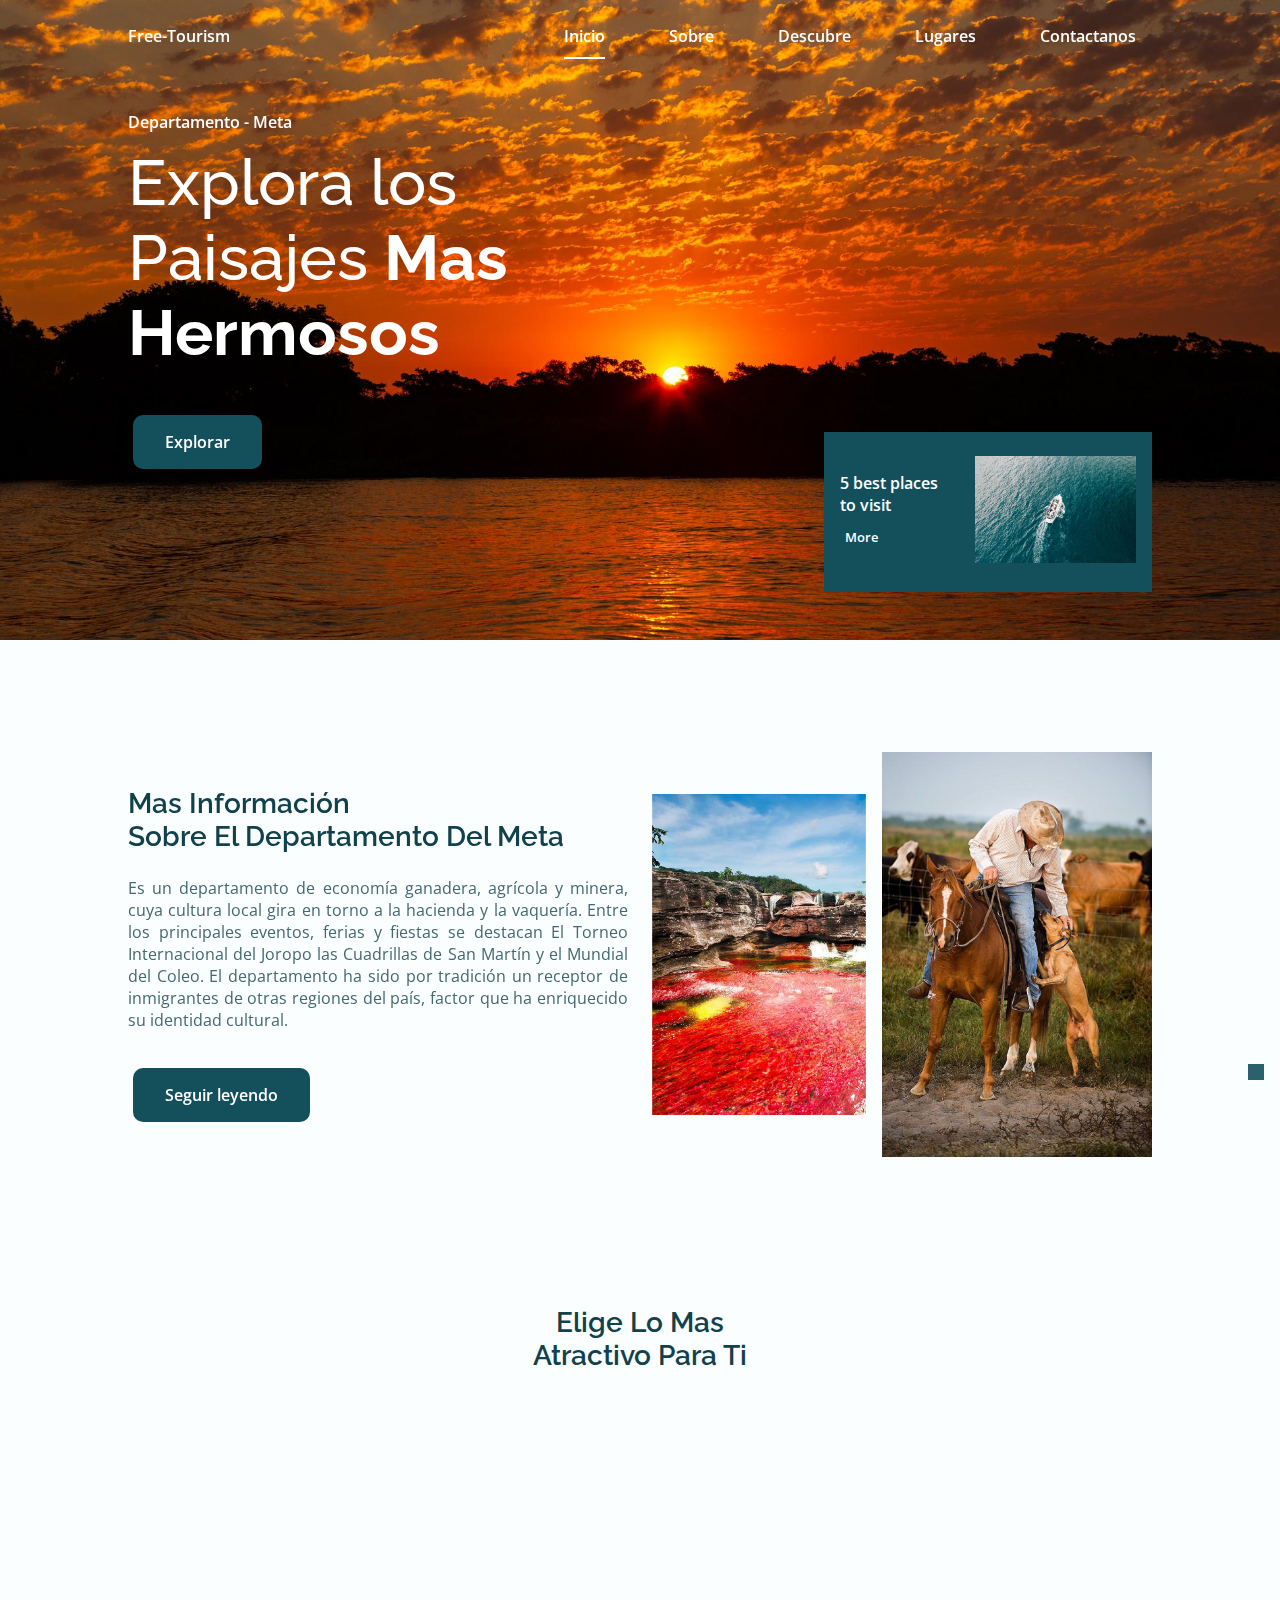
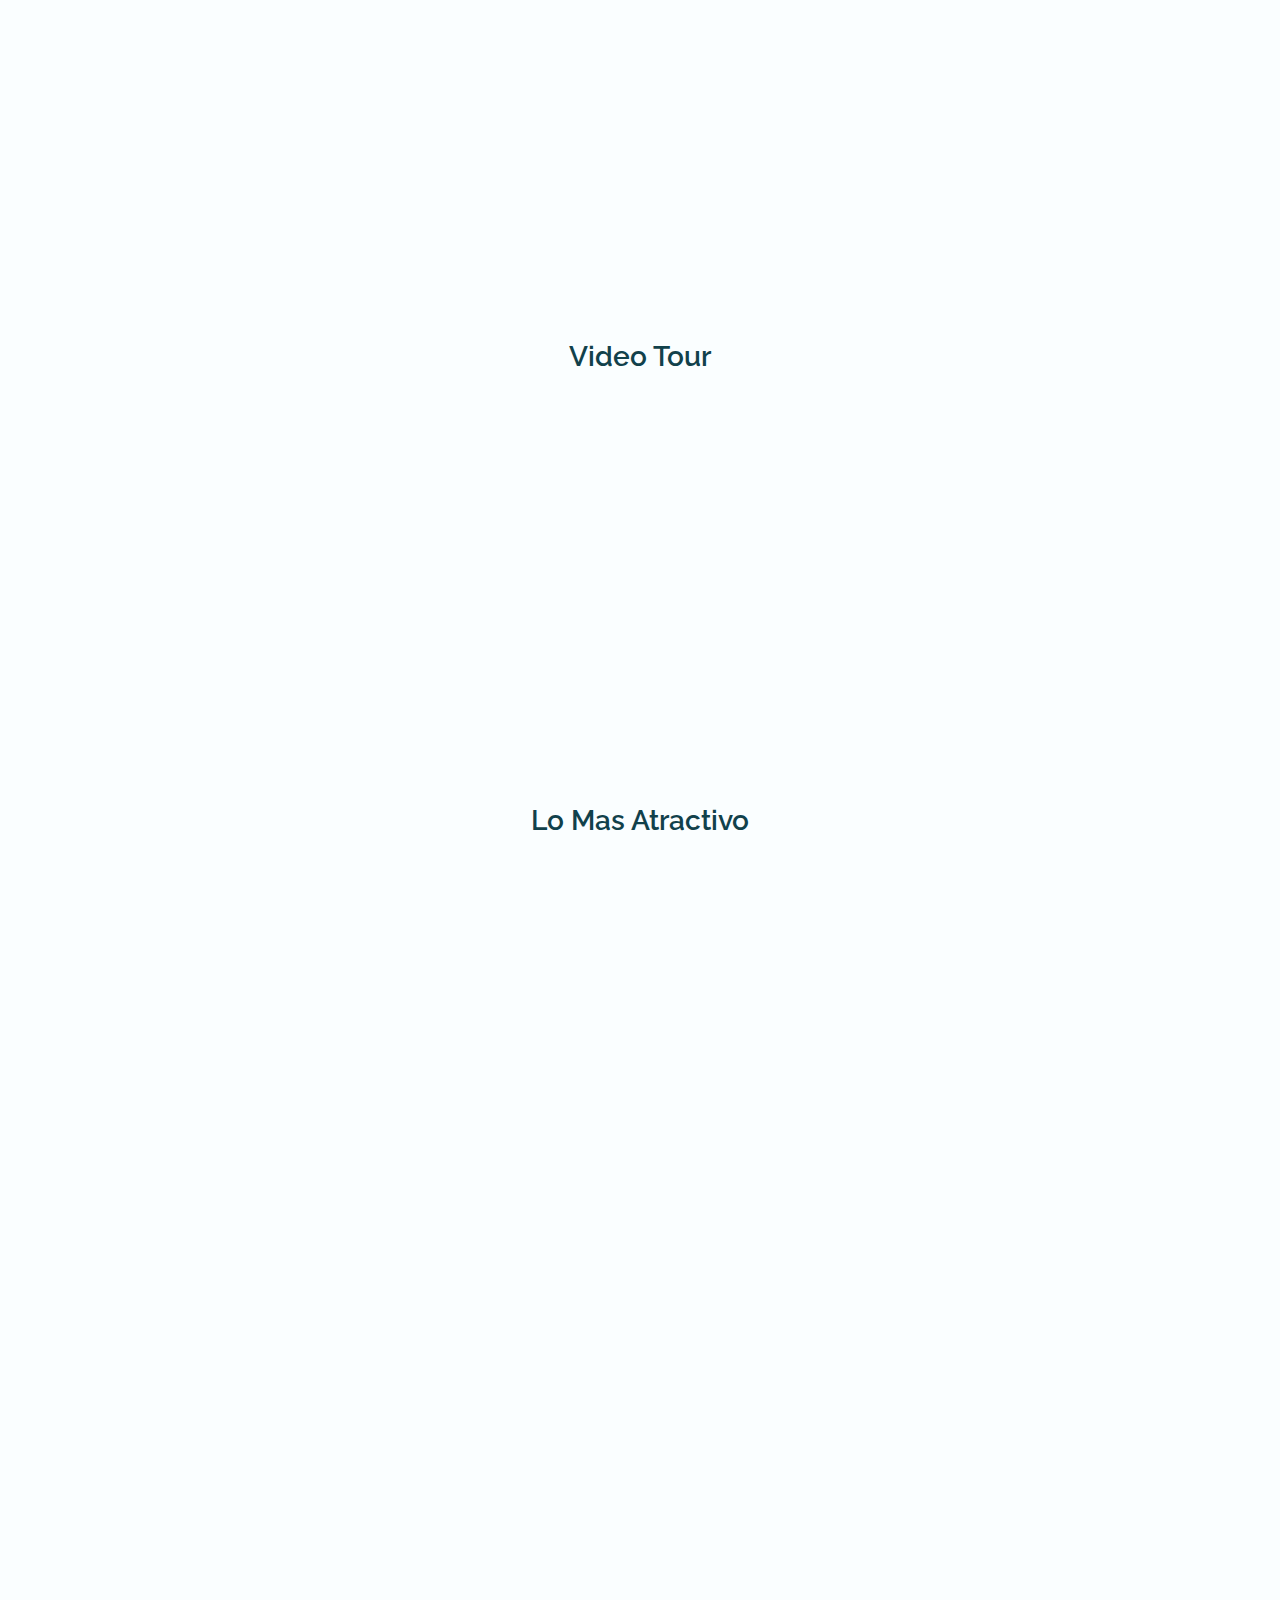
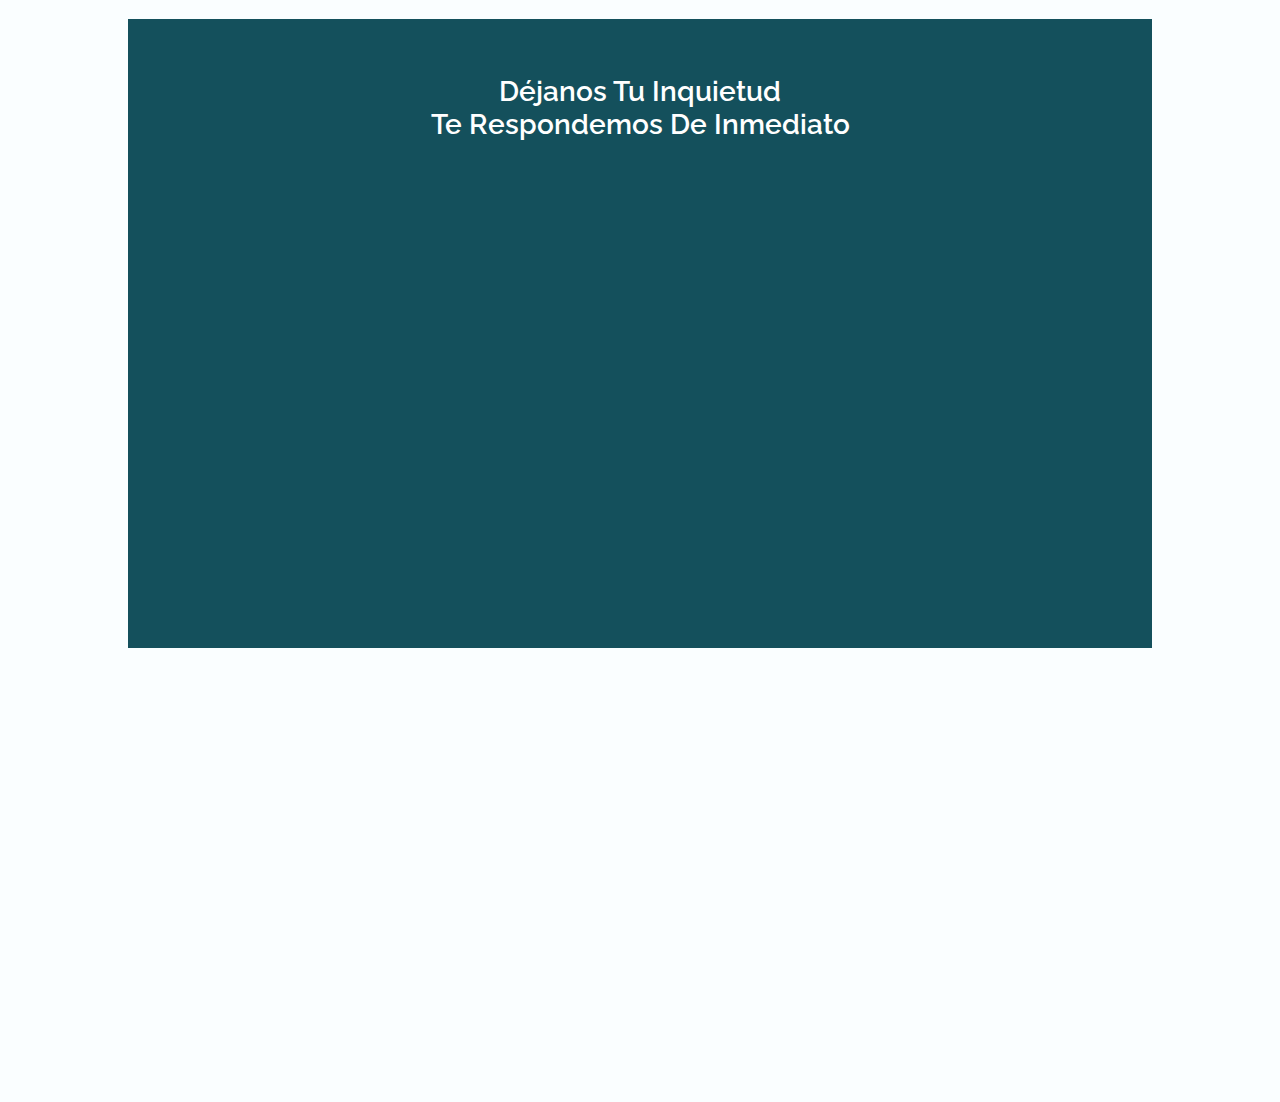
==== index.html @ 6ddc2892 "formulario de contacto finalzado" ====
<!DOCTYPE html>
    <html lang="es">
    <head>
        <meta charset="UTF-8">
        <meta name="viewport" content="width=device-width, initial-scale=1.0">


        <!--============ICON PAGE ================-->
        <link rel="shortcut icon" href="assets/img/icon-page.png" type="image/png">

        <!--=============== REMIXICONS ===============-->
        <link href="https://cdn.jsdelivr.net/npm/remixicon@2.5.0/fonts/remixicon.css" rel="stylesheet">
        
        <!--=============== SWIPER CSS ===============-->
        <link rel="stylesheet" href="assets/css/swiper-bundle.min.css">

        <!--=============== CSS ===============-->
        <link rel="stylesheet" href="assets/css/styles.css">

        <title>Free-Tourism</title>
    </head>
    <body>
        <header class="header" id="header">
            <nav class="nav container">
                <a href="#" class="nav__logo">Free-Tourism</a>

                <div class="nav__menu" id="nav-menu">
                    <ul class="nav__list">
                        <li class="nav__item">
                            <a href="#home" class="nav__link active-link">Inicio</a>
                        </li>
                        <li class="nav__item">
                            <a href="#about" class="nav__link">Sobre</a>
                        </li>
                        <li class="nav__item">
                            <a href="#discover" class="nav__link">Descubre</a>
                        </li>
                        <li class="nav__item">
                            <a href="#place" class="nav__link">Lugares</a>
                        </li>
                        <li class="nav__item">
                            <a href="#subscribe section" class="nav__link">Contactanos</a>
                        </li>
                    </ul>

                    <div class="nav__dark">
                        <!-- Theme change button -->
                        <span class="change-theme-name">Dark mode</span>
                        <i class="ri-moon-line change-theme" id="theme-button"></i>
                    </div>

                    <i class="ri-close-line nav__close" id="nav-close"></i>
                </div>

                <div class="nav__toggle" id="nav-toggle">
                    <i class="ri-function-line"></i>
                </div>
            </nav>
        </header>

        <main class="main">
            <!--==================== HOME ====================-->
            <section class="home" id="home">
                <img src="assets/img/Home1.png" alt="" class="home__img">

                <div class="home__container container grid">
                    <div class="home__data">
                        <span class="home__data-subtitle">Departamento - Meta</span>
                        <h1 class="home__data-title">Explora los <br> Paisajes <b>Mas <br> Hermosos</b></h1>
                        <a href="#place" class="button">Explorar</a>

                    </div>

                    <div class="home__social">
                        <a href="https://github.com/BrayanGarzon" target="_blank" class="home__social-link">
                            <i class="ri-github-fill"></i>
                        </a>
                        <a href="https://www.instagram.com/" target="_blank" class="home__social-link">
                            <i class="ri-instagram-fill"></i>
                        </a>
                        <a href="https://twitter.com/" target="_blank" class="home__social-link">
                            <i class="ri-twitter-fill"></i>
                        </a>
                    </div>

                    <div class="home__info">
                        <div>
                            <span class="home__info-title">5 best places to visit</span>
                            <a href="" class="button button--flex button--link home__info-button">
                                More <i class="ri-arrow-right-line"></i>
                            </a>
                        </div>

                        <div class="home__info-overlay">
                            <img src="assets/img/home2.jpg" alt="" class="home__info-img">
                        </div>
                    </div>
                </div>
            </section>

            <!--==================== ABOUT ====================-->
            <section class="about section" id="about">
                <div class="about__container container grid">
                    <div class="about__data">
                        <h2 class="section__title about__title">Mas Información <br> Sobre el departamento del meta</h2>
                        <p class="about__description">Es un departamento de economía ganadera, agrícola y minera, cuya cultura local gira en torno a la hacienda y la vaquería. Entre los principales eventos, ferias y fiestas se destacan El Torneo Internacional del Joropo las Cuadrillas de San Martín y el Mundial del Coleo. El departamento ha sido por tradición un receptor de inmigrantes de otras regiones del país, factor que ha enriquecido su identidad cultural.
                        </p>
                        <a href="https://es.wikipedia.org/wiki/Meta_(Colombia)" class="button" target="_blank">Seguir leyendo</a>
                    </div>

                    <div class="about__img">
                        <div class="about__img-overlay">
                            <img src="assets/img/About1.png" alt="" class="about__img-one">
                        </div>

                        <div class="about__img-overlay">
                            <img src="assets/img/About2.png" alt="" class="about__img-two">
                        </div>
                    </div>
                </div>
            </section>
            
            <!--==================== DISCOVER ====================-->
            <section class="discover section" id="discover">
                <h2 class="section__title">Elige lo mas <br> atractivo para ti</h2>
                
                <div class="discover__container container swiper-container">
                    <div class="swiper-wrapper">
                        <!--==================== DISCOVER 1 ====================-->
                        <div class="discover__card swiper-slide">
                            <img src="assets/img/Discover1.png" alt="" class="discover__img">
                            <div class="discover__data">
                                <h2 class="discover__title">Gastronomía</h2>
                                <span class="discover__description">Deleita nuevos sabores</span>
                            </div>
                        </div>

                        <!--==================== DISCOVER 2 ====================-->
                        <div class="discover__card swiper-slide">
                            <img src="assets/img/Discover2.png" alt="" class="discover__img">
                            <div class="discover__data">
                                <h2 class="discover__title">Bares</h2>
                                <span class="discover__description">Comparte con tus amigos</span>
                            </div>
                        </div>

                        <!--==================== DISCOVER 3 ====================-->
                        <div class="discover__card swiper-slide">
                            <img src="assets/img/Discover3.png" alt="" class="discover__img">
                            <div class="discover__data">
                                <h2 class="discover__title">Hoteleria</h2>
                                <span class="discover__description">Descansa adecuadamente</span>
                            </div>
                        </div>

                        <!--==================== DISCOVER 4 ====================-->
                        <div class="discover__card swiper-slide">
                            <img src="assets/img/Discover4.png" alt="" class="discover__img">
                            <div class="discover__data">
                                <h2 class="discover__title">Turismo</h2>
                                <span class="discover__description">Disfruta de la adrenalina</span>
                            </div>
                        </div>
                    </div>
                </div>
            </section>



            <!--==================== VIDEO ====================-->
            <section class="video section">
                <h2 class="section__title">Video Tour</h2>

                <div class="video__container container">
                    <p class="video__description">
                        Explora nuevas culturas y atrévete a conocer los orígenes de una región candente.
                    </p>

                    <div class="video__content">
                        <video id="video-file">
                            <source src="assets/video/VideoTourMeta.mp4" type="video/mp4">
                        </video>

                        <button class="button button--flex video__button" id="video-button">
                            <i class="ri-play-line video__button-icon" id="video-icon"></i>
                        </button>
                    </div>
                </div>
            </section>

            <!--==================== PLACES ====================-->
            <section class="place section" id="place">
                <h2 class="section__title">lo mas atractivo</h2>

                <div class="place__container container grid">
                    <!--==================== PLACES CARD 1 ====================-->
                    <div class="place__card">
                        <img src="assets/img/place1.jpg" alt="" class="place__img">
                        
                        <div class="place__content">
                            <span class="place__rating">
                                <i class="ri-star-line place__rating-icon"></i>
                                <span class="place__rating-number">4,8</span>
                            </span>

                            <div class="place__data">
                                <h3 class="place__title">Bali</h3>
                                <span class="place__subtitle">Indonesia</span>
                                <span class="place__price">$2499</span>
                            </div>
                        </div>

                        <button class="button button--flex place__button">
                            <i class="ri-arrow-right-line"></i>
                        </button>
                    </div>

                    <!--==================== PLACES CARD 2 ====================-->
                    <div class="place__card">
                        <img src="assets/img/place2.jpg" alt="" class="place__img">
                        
                        <div class="place__content">
                            <span class="place__rating">
                                <i class="ri-star-line place__rating-icon"></i>
                                <span class="place__rating-number">5,0</span>
                            </span>

                            <div class="place__data">
                                <h3 class="place__title">Bora Bora</h3>
                                <span class="place__subtitle">Polinesia</span>
                                <span class="place__price">$1599</span>
                            </div>
                        </div>

                        <button class="button button--flex place__button">
                            <i class="ri-arrow-right-line"></i>
                        </button>
                    </div>

                    <!--==================== PLACES CARD 3 ====================-->
                    <div class="place__card">
                        <img src="assets/img/place3.jpg" alt="" class="place__img">
                        
                        <div class="place__content">
                            <span class="place__rating">
                                <i class="ri-star-line place__rating-icon"></i>
                                <span class="place__rating-number">4,9</span>
                            </span>

                            <div class="place__data">
                                <h3 class="place__title">Hawaii</h3>
                                <span class="place__subtitle">EE.UU</span>
                                <span class="place__price">$3499</span>
                            </div>
                        </div>

                        <button class="button button--flex place__button">
                            <i class="ri-arrow-right-line"></i>
                        </button>
                    </div>

                    <!--==================== PLACES CARD 4 ====================-->
                    <div class="place__card">
                        <img src="assets/img/place4.jpg" alt="" class="place__img">
                        
                        <div class="place__content">
                            <span class="place__rating">
                                <i class="ri-star-line place__rating-icon"></i>
                                <span class="place__rating-number">4,8</span>
                            </span>

                            <div class="place__data">
                                <h3 class="place__title">Whitehaven</h3>
                                <span class="place__subtitle">Australia</span>
                                <span class="place__price">$2499</span>
                            </div>
                        </div>

                        <button class="button button--flex place__button">
                            <i class="ri-arrow-right-line"></i>
                        </button>
                    </div>

                    <!--==================== PLACES CARD 5 ====================-->
                    <div class="place__card">
                        <img src="assets/img/place5.jpg" alt="" class="place__img">
                        
                        <div class="place__content">
                            <span class="place__rating">
                                <i class="ri-star-line place__rating-icon"></i>
                                <span class="place__rating-number">4,8</span>
                            </span>

                            <div class="place__data">
                                <h3 class="place__title">Hvar</h3>
                                <span class="place__subtitle">Croacia</span>
                                <span class="place__price">$1999</span>
                            </div>
                        </div>

                        <button class="button button--flex place__button">
                            <i class="ri-arrow-right-line"></i>
                        </button>
                    </div>


                      <!--==================== PLACES CARD 6 ====================-->
                      <div class="place__card">
                        <img src="assets/img/place5.jpg" alt="" class="place__img">
                        
                        <div class="place__content">
                            <span class="place__rating">
                                <i class="ri-star-line place__rating-icon"></i>
                                <span class="place__rating-number">4,8</span>
                            </span>

                            <div class="place__data">
                                <h3 class="place__title">Hvar</h3>
                                <span class="place__subtitle">Croacia</span>
                                <span class="place__price">$1999</span>
                            </div>
                        </div>

                        <button class="button button--flex place__button">
                            <i class="ri-arrow-right-line"></i>
                        </button>
                    </div>
                </div>
            </section>

            <!--==================== SUBSCRIBE ====================-->
            <section id="subscribe section" class="subscribe section">
                <div class="subscribe__bg">
                    <div class="subscribe__container container">
                        <h2 class="section__title subscribe__title">Déjanos tu inquietud <br> Te respondemos de inmediato</h2>
                        <p class="subscribe__description">
                            Daremos solucion a tus peticiones
                        </p>
    
                        <form id="formulario" action="https://formspree.io/f/mgebebjw"  class="subscribe__form" method="POST">
                            
                            <input type="text" placeholder="Nombre Completo - Full Name" class="subscribe__input" name="name" required>
                            <hr class="hr">

                            <input type="email" name="email" placeholder="Email" class="subscribe__input" required>
                            <hr class="hr">

                            <textarea name="message" class="form_input--message" cols="30" rows="10" placeholder="Escribe tu mensaje" required></textarea>
                            <br>
                            <hr class="hr">
                            

                            <div class="container-button-enviar">
                                <button class="button" type="submit">
                                    Enviar
                                </button>
                                <input type="reset" value="Borrar" class="button-clear-content">
                            </div>
                            

                            <!--DESABLE reCAPTCHA-->
                            <input type="hidden" name="_captcha" value="false">

                            <!--MODEL TABLE MASSAGE-->
                            <input type="hidden" name="_template" value="table">

                            
                        </form>
                    </div>
                </div>
            </section>
            
           
        </main>

        <!--==================== FOOTER ====================-->
        <footer class="footer section">
            <div class="footer__container container grid">
                <div class="footer__content grid">
                    <div class="footer__data">
                        <h3 class="footer__title">Free-Tourims</h3>
                        <p class="footer__description">
                            El mejor lugar en donde puedes<br> elegir el destino adecuado para <br> disfrutar tus vacaciones.
                        </p>
                        <div>
                            <a href="https://www.facebook.com/" target="_blank" class="footer__social">
                                <i class="ri-facebook-box-fill"></i>
                            </a>
                            <a href="https://twitter.com/" target="_blank" class="footer__social">
                                <i class="ri-twitter-fill"></i>
                            </a>
                            <a href="https://www.instagram.com/" target="_blank" class="footer__social">
                                <i class="ri-instagram-fill"></i>
                            </a>
                            <a href="https://www.youtube.com/" target="_blank" class="footer__social">
                                <i class="ri-youtube-fill"></i>
                            </a>
                        </div>
                    </div>
    
                    <div class="footer__data">
                        <h3 class="footer__subtitle">About</h3>
                        <ul>
                            <li class="footer__item">
                                <a href="" class="footer__link">About Us</a>
                            </li>
                            <li class="footer__item">
                                <a href="" class="footer__link">Features</a>
                            </li>
                            <li class="footer__item">
                                <a href="" class="footer__link">New & Blog</a>
                            </li>
                        </ul>
                    </div>
    
                    <div class="footer__data">
                        <h3 class="footer__subtitle">Desarrolladores</h3>
                        <ul>
                            <li class="footer__item">
                                <a href="team.html" class="footer__link">Equipo-Developers</a>
                            </li>
                            <li class="footer__item">
                                <a href="" class="footer__link">Plan y Pricing</a>
                            </li>
                            <li class="footer__item">
                                <a href="" class="footer__link">Become a member</a>
                            </li>
                        </ul>
                    </div>
    
                    <div class="footer__data">
                        <h3 class="footer__subtitle">Support</h3>
                        <ul>
                            <li class="footer__item">
                                <a href="" class="footer__link">FAQs</a>
                            </li>
                            <li class="footer__item">
                                <a href="" class="footer__link">Support Center</a>
                            </li>
                            <li class="footer__item">
                                <a href="" class="footer__link">Contact Us</a>
                            </li>
                        </ul>
                    </div>
                </div>

                <div class="footer__rights">
                    <p class="footer__copy">&#169; 2021 Bedimcode. All rigths reserved.</p>
                    <div class="footer__terms">
                        <a href="#" class="footer__terms-link">Terms & Agreements</a>
                        <a href="#" class="footer__terms-link">Privacy Policy</a>
                    </div>
                </div>
            </div>
        </footer>

         <!--========== SCROLL UP ==========-->
        <a href="#" class="scrollup" id="scroll-up">
            <i class="ri-arrow-up-line scrollup__icon"></i>
        </a>

        <!--=============== SCROLL REVEAL===============-->
        <script src="assets/js/scrollreveal.min.js"></script>
        
        <!--=============== SWIPER JS ===============-->
        <script src="assets/js/swiper-bundle.min.js"></script>

        <!--=============== MAIN JS ===============-->
        <script src="assets/js/main.js"></script>
    </body>
</html>
---- assets/css/styles.css ----
/*=============== GOOGLE FONTS ===============*/
@import url("https://fonts.googleapis.com/css2?family=Open+Sans:wght@400;600&family=Raleway:wght@500;600;700&display=swap");

/*=============== VARIABLES CSS ===============*/
:root {
  --header-height: 3rem;

  /*========== Colors ==========*/
  /* Change favorite color to match images */
  /*Green dark 190 - Green 171 - Grren Blue 200*/
  --hue-color: 190;

  /* HSL color mode */
  --first-color: hsl(var(--hue-color), 64%, 22%);
  --first-color-second: hsl(var(--hue-color), 64%, 22%);
  --first-color-alt: hsl(var(--hue-color), 64%, 15%);
  --title-color: hsl(var(--hue-color), 64%, 18%);
  --text-color: hsl(var(--hue-color), 24%, 35%);
  --text-color-light: hsl(var(--hue-color), 8%, 60%);
  --input-color: hsl(var(--hue-color), 24%, 97%);
  --body-color: hsl(var(--hue-color), 100%, 99%);
  --white-color: #FFF;
  --scroll-bar-color: hsl(var(--hue-color), 12%, 90%);
  --scroll-thumb-color: hsl(var(--hue-color), 12%, 75%);

  /*========== Font and typography ==========*/
  --body-font: 'Open Sans', sans-serif;
  --title-font: 'Raleway', sans-serif;
  --biggest-font-size: 2.5rem;
  --h1-font-size: 1.5rem;
  --h2-font-size: 1.25rem;
  --h3-font-size: 1rem;
  --normal-font-size: .938rem;
  --small-font-size: .813rem;
  --smaller-font-size: .75rem;

  /*========== Font weight ==========*/
  --font-medium: 500;
  --font-semi-bold: 600;

  /*========== Margenes Bottom ==========*/
  --mb-0-25: .25rem;
  --mb-0-5: .5rem;
  --mb-0-75: .75rem;
  --mb-1: 1rem;
  --mb-1-25: 1.25rem;
  --mb-1-5: 1.5rem;
  --mb-2: 2rem;
  --mb-2-5: 2.5rem;

  /*========== z index ==========*/
  --z-tooltip: 10;
  --z-fixed: 100;

  /*========== Hover overlay ==========*/
  --img-transition: .3s;
  --img-hidden: hidden;
  --img-scale: scale(1.1);
}

@media screen and (min-width: 968px) {
  :root {
    --biggest-font-size: 4rem;
    --h1-font-size: 2.25rem;
    --h2-font-size: 1.75rem;
    --h3-font-size: 1.25rem;
    --normal-font-size: 1rem;
    --small-font-size: .875rem;
    --smaller-font-size: .813rem;
  }
}

/*========== Variables Dark theme ==========*/
body.dark-theme {
  --first-color-second: hsl(var(--hue-color), 54%, 12%);
  --title-color: hsl(var(--hue-color), 24%, 95%);
  --text-color: hsl(var(--hue-color), 8%, 75%);
  --input-color: hsl(var(--hue-color), 29%, 16%);
  --body-color: hsl(var(--hue-color), 29%, 12%);
  --scroll-bar-color: hsl(var(--hue-color), 12%, 48%);
  --scroll-thumb-color: hsl(var(--hue-color), 12%, 36%);
}

/*========== Button Dark/Light ==========*/
.nav__dark {
  display: flex;
  align-items: center;
  column-gap: 2rem;
  position: absolute;
  left: 3rem;
  bottom: 4rem;
}

.change-theme, .change-theme-name {
  color: var(--text-color);
}

.change-theme {
  cursor: pointer;
  font-size: 1rem;
}

.change-theme-name {
  font-size: var(--small-font-size);
}

/*=============== BASE ===============*/
* {
  box-sizing: border-box;
  padding: 0;
  margin: 0;
}

html {
  scroll-behavior: smooth;
}

body {
  margin: var(--header-height) 0 0 0;
  font-family: var(--body-font);
  font-size: var(--normal-font-size);
  background-color: var(--body-color);
  color: var(--text-color);
}

h1, h2, h3 {
  color: var(--title-color);
  font-weight: var(--font-semi-bold);
  font-family: var(--title-font);
}

ul {
  list-style: none;
}

a {
  text-decoration: none;
}

img,
video {
  max-width: 100%;
  height: auto;
}

button,
input {
  border: none;
  font-family: var(--body-font);
  font-size: var(--normal-font-size);
}

button {
  cursor: pointer;
}

input {
  outline: none;
}

.main {
  overflow-x: hidden;
}

/*=============== REUSABLE CSS CLASSES ===============*/
.section {
  padding: 4.5rem 0 2.5rem;
}

.section__title {
  font-size: var(--h2-font-size);
  color: var(--title-color);
  text-align: center;
  text-transform: capitalize;
  margin-bottom: var(--mb-2);
}

.container {
  max-width: 968px;
  margin-left: var(--mb-1);
  margin-right: var(--mb-1);
}

.grid {
  display: grid;
  gap: 1.5rem;
}

/*=============== HEADER ===============*/
.header {
  width: 100%;
  position: fixed;
  top: 0;
  left: 0;
  z-index: var(--z-fixed);
  background-color: transparent;
}

/*=============== NAV ===============*/
.nav {
  height: var(--header-height);
  display: flex;
  justify-content: space-between;
  align-items: center;
}

.nav__logo, .nav__toggle {
  color: var(--white-color);
}

.nav__logo {
  font-weight: var(--font-semi-bold);
}

.nav__toggle {
  font-size: 1.2rem;
  cursor: pointer;
}

.nav__menu {
  position: relative;
}

@media screen and (max-width: 767px) {
  .nav__menu {
    position: fixed;
    background-color: var(--body-color);
    top: 0;
    right: -100%;
    width: 70%;
    height: 100%;
    box-shadow: -1px 0 4px rgba(14, 55, 63, 0.15);
    padding: 3rem;
    transition: .4s;
  }
}

.nav__list {
  display: flex;
  flex-direction: column;
  row-gap: 2.5rem;
}

.nav__link {
  color: var(--text-color-light);
  font-weight: var(--font-semi-bold);
  text-transform: uppercase;
}

.nav__link:hover {
  color: var(--text-color);
}

.nav__close {
  position: absolute;
  top: .75rem;
  right: 1rem;
  font-size: 1.5rem;
  color: var(--title-color);
  cursor: pointer;
}

/* show menu */
.show-menu {
  right: 0;
}

/* Change background header */
.scroll-header {
  background-color: var(--body-color);
  box-shadow: 0 0 4px rgba(14, 55, 63, 0.15);
}

.scroll-header .nav__logo,
.scroll-header .nav__toggle {
  color: var(--title-color);
}

/* Active link */
.active-link {
  position: relative;
  color: var(--title-color);
}

.active-link::before {
  content: '';
  position: absolute;
  background-color: var(--title-color);
  width: 100%;
  height: 2px;
  bottom: -.75rem;
  left: 0;
}

/*=============== HOME ===============*/
.home__img {
  position: absolute;
  top: 0;
  left: 0;
  width: 100%;
  height: 100vh;
  object-fit: cover;
  object-position: 83%;
}

.home__container {
  position: relative;
  height: calc(100vh - var(--header-height));
  align-content: center;
  row-gap: 3rem;
}

.home__data-subtitle, 
.home__data-title, 
.home__social-link, 
.home__info {
  color: var(--white-color);
}

.home__data-subtitle {
  display: block;
  font-weight: var(--font-semi-bold);
  margin-bottom: var(--mb-0-75);
}

.home__data-title {
  font-size: var(--biggest-font-size);
  font-weight: var(--font-medium);
  margin-bottom: var(--mb-2-5);
}

.home__social {
  display: flex;
  flex-direction: column;
  row-gap: 1.5rem;
}

.home__social-link {
  font-size: 1.2rem;
  width: max-content;
}

.home__info {
  background-color: var(--first-color);
  display: flex;
  padding: 1.5rem 1rem;
  align-items: center;
  column-gap: .5rem;
  position: absolute;
  right: 0;
  bottom: 1rem;
  width: 228px;
}

.home__info-title {
  display: block;
  font-size: var(--small-font-size);
  font-weight: var(--font-semi-bold);
  margin-bottom: var(--mb-0-75);
}

.home__info-button {
  font-size: var(--smaller-font-size);
}

.home__info-overlay {
  overflow: var(--img-hidden);
}

.home__info-img {
  width: 145px;
  transition: var(--img-transition);
}

.home__info-img:hover {
  transform: var(--img-scale);
}

/*=============== BUTTONS ===============*/
.button, .button-clear-content {
  display: inline-block;
  background-color: var(--first-color);
  color: var(--white-color);
  padding: 1rem 2rem;
  font-weight: var(--font-semi-bold);
  transition: .3s;
  border-radius: 10px;
  margin: 5px;
}

/*hover button enviar*/
.button:hover {
  background-color: var(--first-color-alt);
}

/*hover button clear*/
.button-clear-content:hover {
  background-color: var(--first-color-alt);
}

.button--flex {
  display: flex;
  align-items: center;
  column-gap: .25rem;
}

.button--link {
  background: none;
  padding: 0;
}

.button--link:hover {
  background: none;
}

/*=============== ABOUT ===============*/
.about__data {
  text-align: center;
}

.about__container {
  row-gap: 2.5rem;
}

.about__description {
  margin-bottom: var(--mb-2);
}

.about__img {
  display: flex;
  column-gap: 1rem;
  align-items: center;
  justify-content: center;
}

.about__img-overlay {
  overflow: var(--img-hidden);
}

.about__img-one {
  width: 130px;
}

.about__img-two {
  width: 180px;
}

.about__img-one, 
.about__img-two {
  transition: var(--img-transition);
}

.about__img-one:hover, 
.about__img-two:hover {
  transform: var(--img-scale);
}

/*----JUSTIFY CONTENTEN OF THE P----*/
.about__data p{
  text-align: justify;
}

/*=============== DISCOVER ===============*/
.discover__card {
  position: relative;
  width: 200px;
  overflow: var(--img-hidden);
}

.discover__data {
  position: absolute;
  bottom: 1.5rem;
  left: 1rem;
}

.discover__title, 
.discover__description {
  color: var(--white-color);
}

.discover__title {
  font-size: var(--h3-font-size);
  margin-bottom: var(--mb-0-25);
}

.discover__description {
  display: block;
  font-size: var(--smaller-font-size);
}

.discover__img {
  transition: var(--img-transition);
}

.discover__img:hover {
  transform: var(--img-scale);
}

.swiper-container-3d .swiper-slide-shadow-left,
.swiper-container-3d .swiper-slide-shadow-right {
  background-image: none;
}


/*=============== VIDEO ===============*/
.video__container {
  padding-bottom: 1rem;
}

.video__description {
  text-align: center;
  margin-bottom: var(--mb-2-5);
}

.video__content {
  position: relative;
}

.video__button {
  position: absolute;
  right: 1rem;
  bottom: -1rem;
  padding: 1rem 1.5rem;
}

.video__button-icon {
  font-size: 1.2rem;
}

/*=============== PLACES ===============*/
.place__card, .place__img {
  height: 230px;
}

.place__container {
  grid-template-columns: repeat(2, max-content);
  justify-content: center;
}

.place__card {
  position: relative;
  overflow: var(--img-hidden);
}

.place__card:hover .place__img {
  transform: var(--img-scale);
}

.place__img {
  transition: var(--img-transition);
}

.place__content, .place__title {
  color: var(--white-color);
}

.place__content {
  position: absolute;
  top: 0;
  left: 0;
  width: 100%;
  height: 100%;
  display: flex;
  flex-direction: column;
  justify-content: space-between;
  padding: .75rem .75rem 1rem;
}

.place__rating {
  align-self: flex-end;
  display: flex;
  align-items: center;
}

.place__rating-icon {
  font-size: .75rem;
  margin-right: var(--mb-0-25);
}

.place__rating-number {
  font-size: var(--small-font-size);
}

.place__subtitle, .place__price {
  display: block;
}

.place__title {
  font-size: var(--h3-font-size);
  margin-bottom: var(--mb-0-25);
}

.place__subtitle {
  font-size: var(--smaller-font-size);
  margin-bottom: var(--mb-1-25);
}

.place__button {
  position: absolute;
  right: 0;
  bottom: 0;
  padding: .75rem 1rem;
}

/*=============== SUBSCRIBE ===============*/
.subscribe__bg {
  background-color: var(--first-color-second);
  padding: 2.5rem 0;
}

.subscribe__title, 
.subscribe__description {
  color: var(--white-color);
}

.subscribe__description {
  text-align: center;
  margin-bottom: var(--mb-2-5);
}

.subscribe__form {
  background-color: var(--input-color);
  padding: .5rem;
  display: block;    /*===================ubicar los input en columna====================*/
  justify-content: space-between;
  border-radius: 30px;
}

.subscribe__input {
  width: 100%;
  height: 40px;
  padding-right: .5rem;
  background-color: var(--input-color);
  color: var(--text-color);
  margin-top: 8px;
  
}
.hr{
  color: var(--text-color);
  margin-top: 10px;
  margin-bottom: 0;
  width: 100%;
}
.subscribe__input::placeholder {
  color: var(--text-color);
}


/*========EDIT BUTTON ENVIAR========*/
.container-button-enviar{
  display: flex;
  align-items: center;
  justify-content: center;
  margin-top: 40px;
}

/*=================EDIT FORM CAMPS================*/

.form_input--message{
  resize: none;
  width: 100%;
  height: 100px;
  margin: 0;
  font-family: var(--body-font);
  border: none;
}
textarea{
  outline: none;
}
textarea::placeholder{
  font-family: sans-serif;
  color: var(--first-color-second);
}


/*=============== FOOTER ===============*/
.footer__container {
  row-gap: 5rem;
}

.footer__content {
  grid-template-columns: repeat(auto-fit, minmax(220px, 1fr));
  row-gap: 2rem;
}

.footer__title, 
.footer__subtitle {
  font-size: var(--h3-font-size);
}

.footer__title {
  margin-bottom: var(--mb-0-5);
}

.footer__description {
  margin-bottom: var(--mb-2);
}

.footer__social {
  font-size: 1.25rem;
  color: var(--title-color);
  margin-right: var(--mb-1-25);
}

.footer__subtitle {
  margin-bottom: var(--mb-1);
}

.footer__item {
  margin-bottom: var(--mb-0-75);
}

.footer__link {
  color: var(--text-color);
}

.footer__link:hover {
  color: var(--title-color);
}

.footer__rights {
  display: flex;
  flex-direction: column;
  row-gap: 1.5rem;
  text-align: center;
}

.footer__copy, .footer__terms-link {
  font-size: var(--small-font-size);
  color: var(--text-color-light);
}

.footer__terms {
  display: flex;
  column-gap: 1.5rem;
  justify-content: center;
}

.footer__terms-link:hover {
  color: var(--text-color);
}

/*========== SCROLL UP ==========*/
.scrollup {
  position: fixed;
  right: 1rem;
  bottom: -20%;
  background-color: var(--first-color);
  padding: .5rem;
  display: flex;
  opacity: .9;
  z-index: var(--z-tooltip);
  transition: .4s;
}

.scrollup:hover {
  background-color: var(--first-color-alt);
  opacity: 1;
}

.scrollup__icon {
  color: var(--white-color);
  font-size: 1.2rem;
}

/* Show scroll */
.show-scroll {
  bottom: 5rem;
}

/*=============== SCROLL BAR ===============*/
::-webkit-scrollbar {
  width: .60rem;
  background-color: var(--scroll-bar-color);
}

::-webkit-scrollbar-thumb {
  background-color: var(--scroll-thumb-color);
}

::-webkit-scrollbar-thumb:hover {
  background-color: var(--text-color-light);
}





/*================estyles page developers==================*/


/*-----container-father------*/
.container-father{
  width: 70%;
  height: 600px;
  background-color: rgb(255, 255, 255);
  border-radius: 20px;
  display: flex;
  justify-content: center;
  align-items: center;
  margin: 6% auto;

  box-shadow: 11px 12px 25px 1px rgba(0,0,0,0.43);
  -webkit-box-shadow: 11px 12px 25px 1px rgba(0,0,0,0.43);
  -moz-box-shadow: 11px 12px 25px 1px rgba(0,0,0,0.43);
}

/*-----container-son------*/
.container-father .container-son{
  width: 96%;
  height: 95%;
  background-color: aquamarine;
  border-radius: 20px;
  
}


/*-----container-cajas------*/
.container-father .container-son .cajas{
  width: auto;
  height: 90%;
  border-radius: 20px;
  background-color: antiquewhite;
  display: flex;
  justify-content: center;
  align-items: center;
}


/*---editando las cajas hijos---*/
.container-father .container-son .cajas .H-I{
  width: 50%;
  height: 90%;
  background-color: aqua;
  display: flex;
  justify-content: center;
  align-items: center;
  margin: 12px;
  padding: 0;
}
.container-father .container-son .cajas .H-D{
  width: 50%;
  height: 90%;
  background-color: aqua;
  display: flex;
  justify-content: center;
  align-items: center;
  margin: 12px;
  padding: 0;
}


/*------contenedor boton regresar -----*/
.container-father .container-son .container-button {
  width: 100%;
  height: 10%;
  display: flex;
  justify-content: center;
  align-items: center;
}



/*** ESTILOS BOTÓN SLIDE CLOSE ***/
.ov-btn-slide-close {
  background: transparent; /* color de fondo */
  color: #4741d7; /* color de fuente */
  border: 2px solid #4741d7; /* tamaño y color de borde */
  padding: 10px 10px;
  border-radius: 15px; /* redondear bordes */
  position: relative;
  z-index: 1;
  overflow: hidden;
  display: inline-block;
}
.ov-btn-slide-close:before, .ov-btn-slide-close:after {
  content: "";
  z-index: -1;
  position: absolute;
  width: 50%;
  height: 100%;
  top: 0;
  left: -50%;
  background-color: #4741d7; /* color de fondo hover */
  -webkit-transition: all 0.3s ease-in-out;
  -o-transition: all 0.3s ease-in-out;
  transition: all 0.3s ease-in-out;
}
.ov-btn-slide-close:after {
  left: 100%;
}
.ov-btn-slide-close:hover {
  color: #fff; /* color de fuente hover */
}
.ov-btn-slide-close:hover:before {
  left: 0;
}
.ov-btn-slide-close:hover:after {
  left: 50%;
}
















/*=============== MEDIA QUERIES ===============*/
/* For small devices */
@media screen and (max-width: 340px) {
  .place__container {
    grid-template-columns: max-content;
    justify-content: center;
  }
  .home__info {
    width: 190px;
    padding: 1rem;
  }
  .video__container {
    padding: 0;
  }
}


/* For medium devices */
@media screen and (min-width: 568px) {
  .video__container {
    display: grid;
    grid-template-columns: .6fr;
    justify-content: center;
  }
  .place__container {
    grid-template-columns: repeat(3, max-content);
  }
  .subscribe__form {
    width: 470px;
    margin: 0 auto;
  }
}


@media screen and (min-width: 768px) {
  body {
    margin: 0;
  }
  .nav {
    height: calc(var(--header-height) + 1.5rem);
  }
  .nav__link {
    color: var(--white-color);
    text-transform: initial;
  }
  .nav__link:hover {
    color: var(--white-color);
  }
  .nav__dark {
    position: initial;
  }
  .nav__menu {
    display: flex;
    column-gap: 1rem;
  }
  .nav__list {
    flex-direction: row;
    column-gap: 4rem;
  }
  .nav__toggle, .nav__close {
    display: none;
  }
  .change-theme-name {
    display: none;
  }
  .change-theme {
    color: var(--white-color);
  }
  .active-link::before {
    background-color: var(--white-color);
  }
  .scroll-header .nav__link {
    color: var(--text-color);
  }
  .scroll-header .active-link {
    color: var(--title-color);
  }
  .scroll-header .active-link::before {
    background-color: var(--title-color);
  }
  .scroll-header .change-theme {
    color: var(--text-color);
  }
  .section {
    padding: 7rem 0 2rem;
  }
  .home__container {
    height: 100vh;
    grid-template-rows: 1.8fr .5fr;
  }
  .home__data {
    align-self: flex-end;
  }
  .home__social {
    flex-direction: row;
    align-self: flex-end;
    margin-bottom: 3rem;
    column-gap: 2.5rem;
  }
  .home__info {
    bottom: 3rem;
  }
  .about__container {
    grid-template-columns: repeat(2, 1fr);
    align-items: center;
  }
  .about__data, .about__title {
    text-align: initial;
  }
  .about__title {
    margin-bottom: var(--mb-1-5);
  }
  .about__description {
    margin-bottom: var(--mb-2);
  }
  .discover__container {
    width: 610px;
    margin-left: auto;
    margin-right: auto;
  }
  .discover__container,
  .place__container {
    padding-top: 2rem;
  }

  .subscribe__bg {
    background: none;
    padding: 0;
  }
  .subscribe__container {
    background-color: var(--first-color-second);
    padding: 3.5rem 0;
  }
  .subscribe__input {
    padding: 0 .5rem;
  }
  .footer__rights {
    flex-direction: row;
    justify-content: space-between;
  }
}

/* For large devices */
@media screen and (min-width: 1024px) {
  .container {
    margin-left: auto;
    margin-right: auto;
  }
  .home__container {
    grid-template-rows: 2fr .5fr;
  }
  .home__info {
    width: 328px;
    grid-template-columns: 1fr 2fr;
    column-gap: 2rem;
  }
  .home__info-title {
    font-size: var(--normal-font-size);
  }
  .home__info-img {
    width: 240px;
  }
  .about__img-one {
    width: 230px;
  }
  .about__img-two {
    width: 290px;
  }
  .discover__card {
    width: 237px;
  }
  .discover__container {
    width: 700px;
  }
  .discover__data {
    left: 1.5rem;
    bottom: 2rem;
  }
  .discover__title {
    font-size: var(--h2-font-size);
  }
  .video__container {
    grid-template-columns: .7fr;
  }
  .video__description {
    padding: 0 8rem;
  }
  .place__container {
    gap: 3rem 2rem;
  }
  .place__card, .place__img {
    height: 263px;
  }
  .footer__content {
    justify-items: center;
  }
}

@media screen and (min-width: 1200px) {
  .container {
    max-width: 1024px;
  }
}

/* For tall screens on mobiles y desktop*/
@media screen and (min-height: 721px) {
  body {
    margin: 0;
  }
  .home__container, .home__img {
    height: 640px;
  }
}
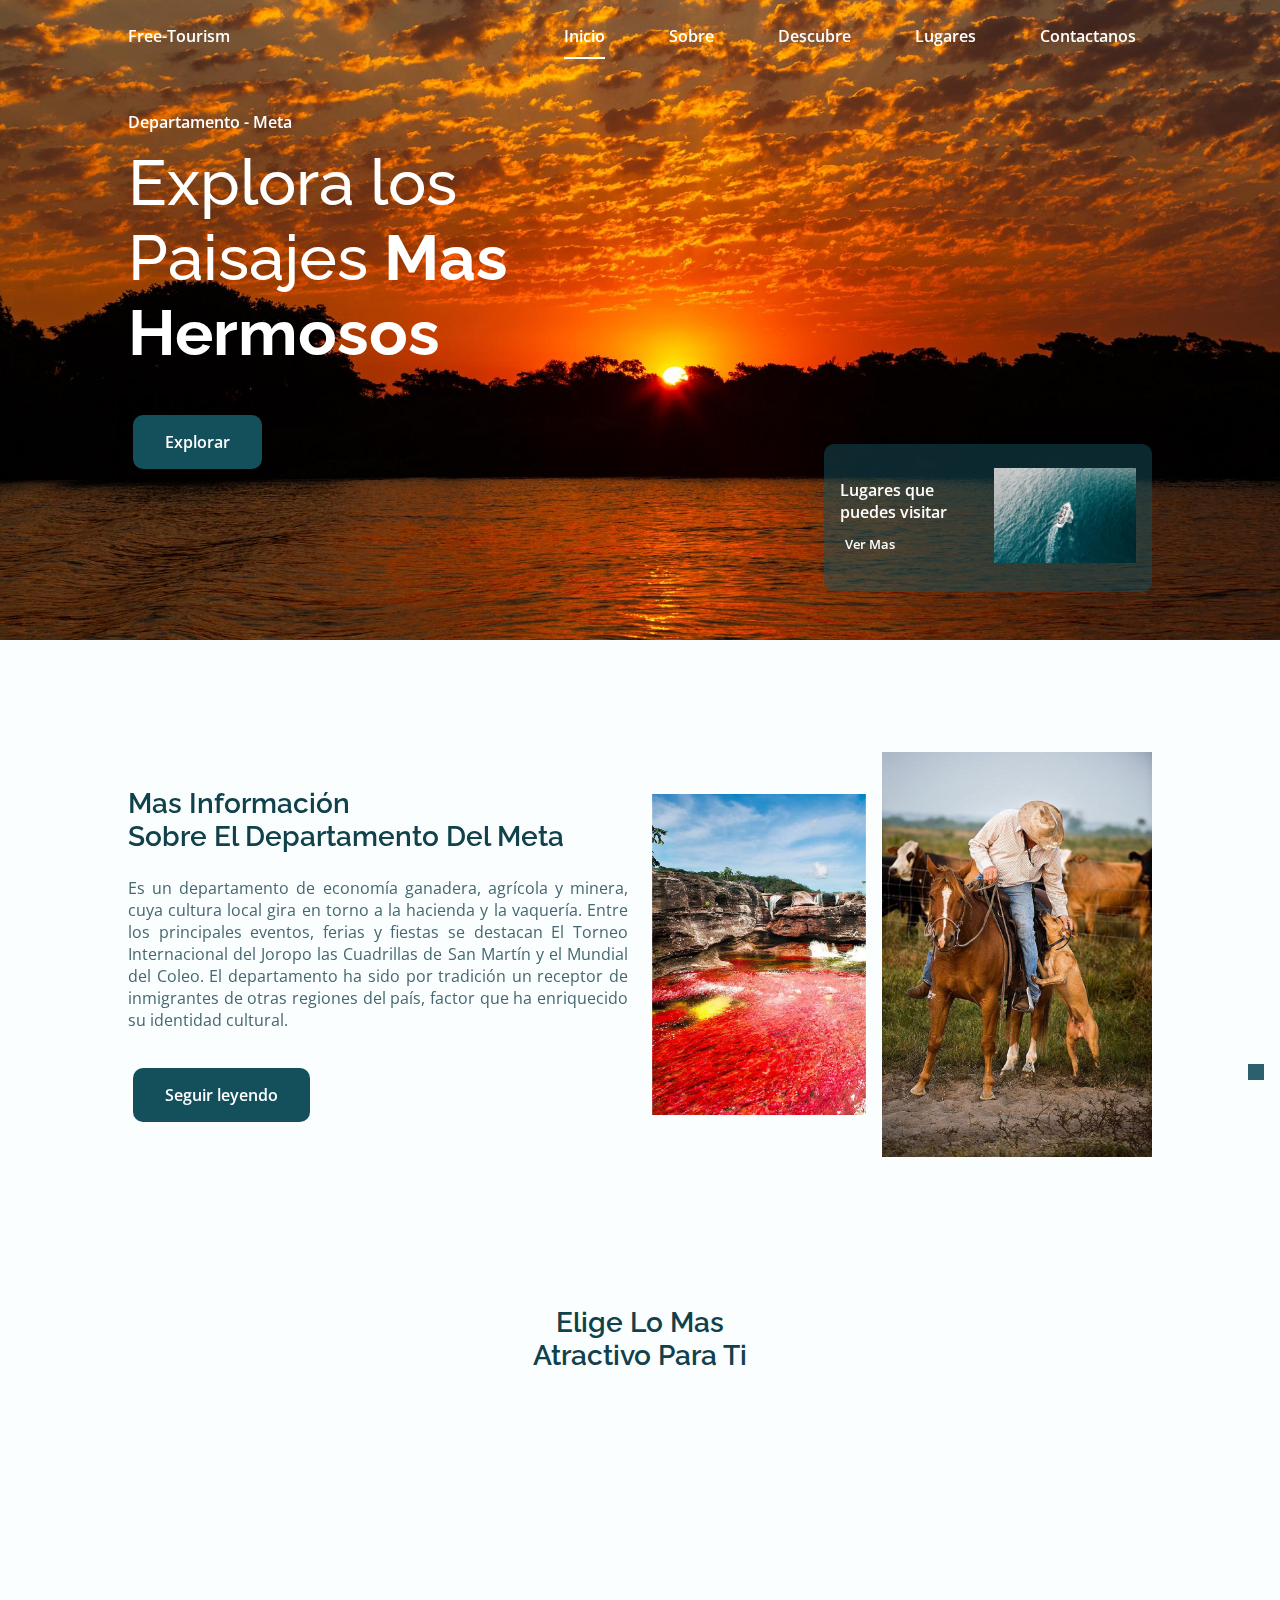
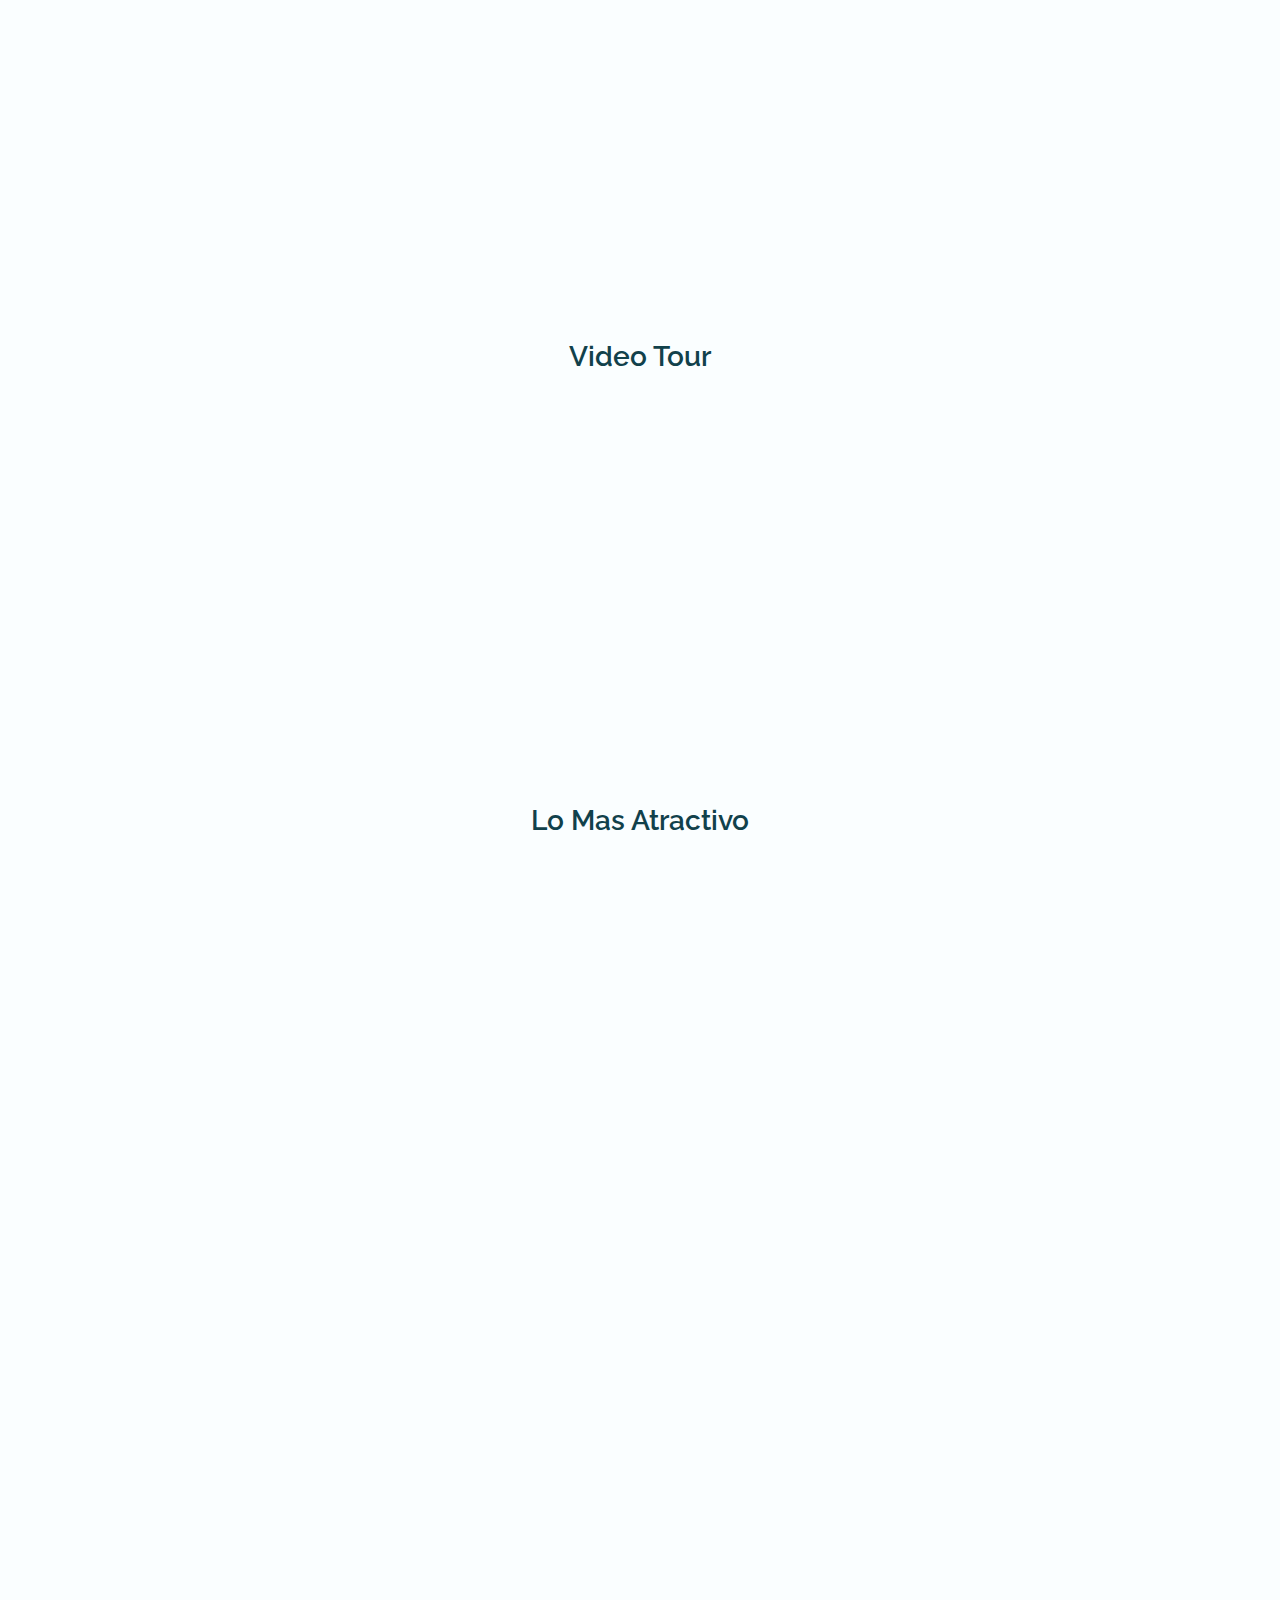
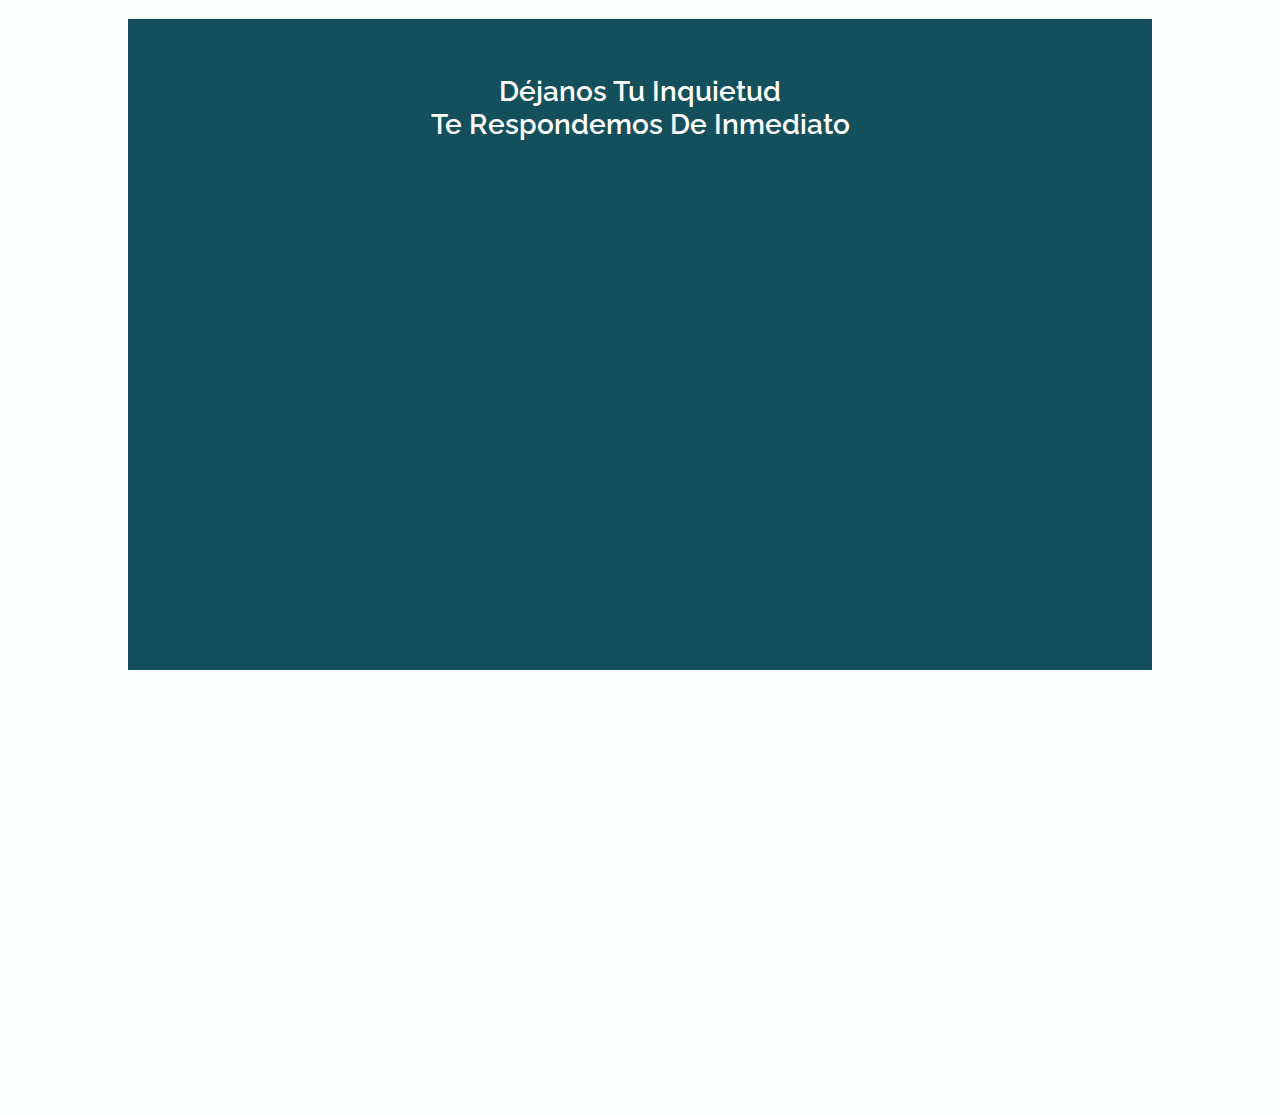
==== commit bb98fc36: "edit final del home y del footer" ====
--- a/index.html
+++ b/index.html
@@ -39,7 +39,7 @@
                             <a href="#place" class="nav__link">Lugares</a>
                         </li>
                         <li class="nav__item">
-                            <a href="#subscribe section" class="nav__link">Contactanos</a>
+                            <a href="#subscribe_section" class="nav__link">Contactanos</a>
                         </li>
                     </ul>
 
@@ -72,8 +72,8 @@
                     </div>
 
                     <div class="home__social">
-                        <a href="https://github.com/BrayanGarzon" target="_blank" class="home__social-link">
-                            <i class="ri-github-fill"></i>
+                        <a href="#subscribe_section"    class="home__social-link">
+                            <i class="ri-mail-send-line"></i>
                         </a>
                         <a href="https://www.instagram.com/" target="_blank" class="home__social-link">
                             <i class="ri-instagram-fill"></i>
@@ -85,9 +85,9 @@
 
                     <div class="home__info">
                         <div>
-                            <span class="home__info-title">5 best places to visit</span>
-                            <a href="" class="button button--flex button--link home__info-button">
-                                More <i class="ri-arrow-right-line"></i>
+                            <span class="home__info-title">Lugares que puedes visitar</span>
+                            <a href="#place" class="button button--flex button--link home__info-button">
+                                Ver Mas <i class="ri-arrow-right-line"></i>
                             </a>
                         </div>
 
@@ -329,7 +329,7 @@
             </section>
 
             <!--==================== SUBSCRIBE ====================-->
-            <section id="subscribe section" class="subscribe section">
+            <section id="subscribe_section" class="subscribe section">
                 <div class="subscribe__bg">
                     <div class="subscribe__container container">
                         <h2 class="section__title subscribe__title">Déjanos tu inquietud <br> Te respondemos de inmediato</h2>
@@ -344,9 +344,9 @@
 
                             <input type="email" name="email" placeholder="Email" class="subscribe__input" required>
                             <hr class="hr">
+                            <br>
 
                             <textarea name="message" class="form_input--message" cols="30" rows="10" placeholder="Escribe tu mensaje" required></textarea>
-                            <br>
                             <hr class="hr">
                             
 
@@ -382,50 +382,50 @@
                         <p class="footer__description">
                             El mejor lugar en donde puedes<br> elegir el destino adecuado para <br> disfrutar tus vacaciones.
                         </p>
+                    </div>
+    
+                    <div class="footer__data">
+                        <h3 class="footer__subtitle">About</h3>
+                        <ul>
+                            <li class="footer__item">
+                                <a href="" class="footer__link">About Us</a>
+                            </li>
+                            <li class="footer__item">
+                                <a href="" class="footer__link">Features</a>
+                            </li>
+                            <li class="footer__item">
+                                <a href="" class="footer__link">New & Blog</a>
+                            </li>
+                        </ul>
+                    </div>
+    
+                    <div class="footer__data">
+                        <h3 class="footer__subtitle">Desarrolladores</h3>
+                        <ul>
+                            <li class="footer__item">
+                                <a href="team.html" class="footer__link">Equipo-Developers</a>
+                            </li>
+                            <li class="footer__item">
+                                <a href="" class="footer__link">Plan y Pricing</a>
+                            </li>
+                            <li class="footer__item">
+                                <a href="" class="footer__link">Become a member</a>
+                            </li>
+                        </ul>
                         <div>
+                            <a href="" target="_blank" class="footer__social">
+                                <i class="ri-github-fill"></i>
+                            </a>
                             <a href="https://www.facebook.com/" target="_blank" class="footer__social">
-                                <i class="ri-facebook-box-fill"></i>
-                            </a>
-                            <a href="https://twitter.com/" target="_blank" class="footer__social">
-                                <i class="ri-twitter-fill"></i>
+                                <i class="ri-facebook-circle-fill"></i>
                             </a>
                             <a href="https://www.instagram.com/" target="_blank" class="footer__social">
                                 <i class="ri-instagram-fill"></i>
                             </a>
                             <a href="https://www.youtube.com/" target="_blank" class="footer__social">
-                                <i class="ri-youtube-fill"></i>
+                                <i class="ri-mail-add-fill"></i>
                             </a>
                         </div>
-                    </div>
-    
-                    <div class="footer__data">
-                        <h3 class="footer__subtitle">About</h3>
-                        <ul>
-                            <li class="footer__item">
-                                <a href="" class="footer__link">About Us</a>
-                            </li>
-                            <li class="footer__item">
-                                <a href="" class="footer__link">Features</a>
-                            </li>
-                            <li class="footer__item">
-                                <a href="" class="footer__link">New & Blog</a>
-                            </li>
-                        </ul>
-                    </div>
-    
-                    <div class="footer__data">
-                        <h3 class="footer__subtitle">Desarrolladores</h3>
-                        <ul>
-                            <li class="footer__item">
-                                <a href="team.html" class="footer__link">Equipo-Developers</a>
-                            </li>
-                            <li class="footer__item">
-                                <a href="" class="footer__link">Plan y Pricing</a>
-                            </li>
-                            <li class="footer__item">
-                                <a href="" class="footer__link">Become a member</a>
-                            </li>
-                        </ul>
                     </div>
     
                     <div class="footer__data">
--- a/assets/css/styles.css
+++ b/assets/css/styles.css
@@ -22,6 +22,7 @@
   --white-color: #FFF;
   --scroll-bar-color: hsl(var(--hue-color), 12%, 90%);
   --scroll-thumb-color: hsl(var(--hue-color), 12%, 75%);
+  --color-home-isla: rgb(20, 80, 92, 0.5);
 
   /*========== Font and typography ==========*/
   --body-font: 'Open Sans', sans-serif;
@@ -341,7 +342,7 @@
 }
 
 .home__info {
-  background-color: var(--first-color);
+  background-color: var(--color-home-isla);
   display: flex;
   padding: 1.5rem 1rem;
   align-items: center;
@@ -350,6 +351,7 @@
   right: 0;
   bottom: 1rem;
   width: 228px;
+  border-radius: 10px;
 }
 
 .home__info-title {
@@ -666,10 +668,15 @@
 }
 textarea{
   outline: none;
+  background-color: var(--input-color);
+  color: var(--text-color);
+  padding: 0 0.5em;
 }
 textarea::placeholder{
-  font-family: sans-serif;
-  color: var(--first-color-second);
+  font-family: var(--body-font);
+  font-size: var(--normal-font-size);
+  color: var(--text-color);
+  margin-top: 8px;
 }
 
 
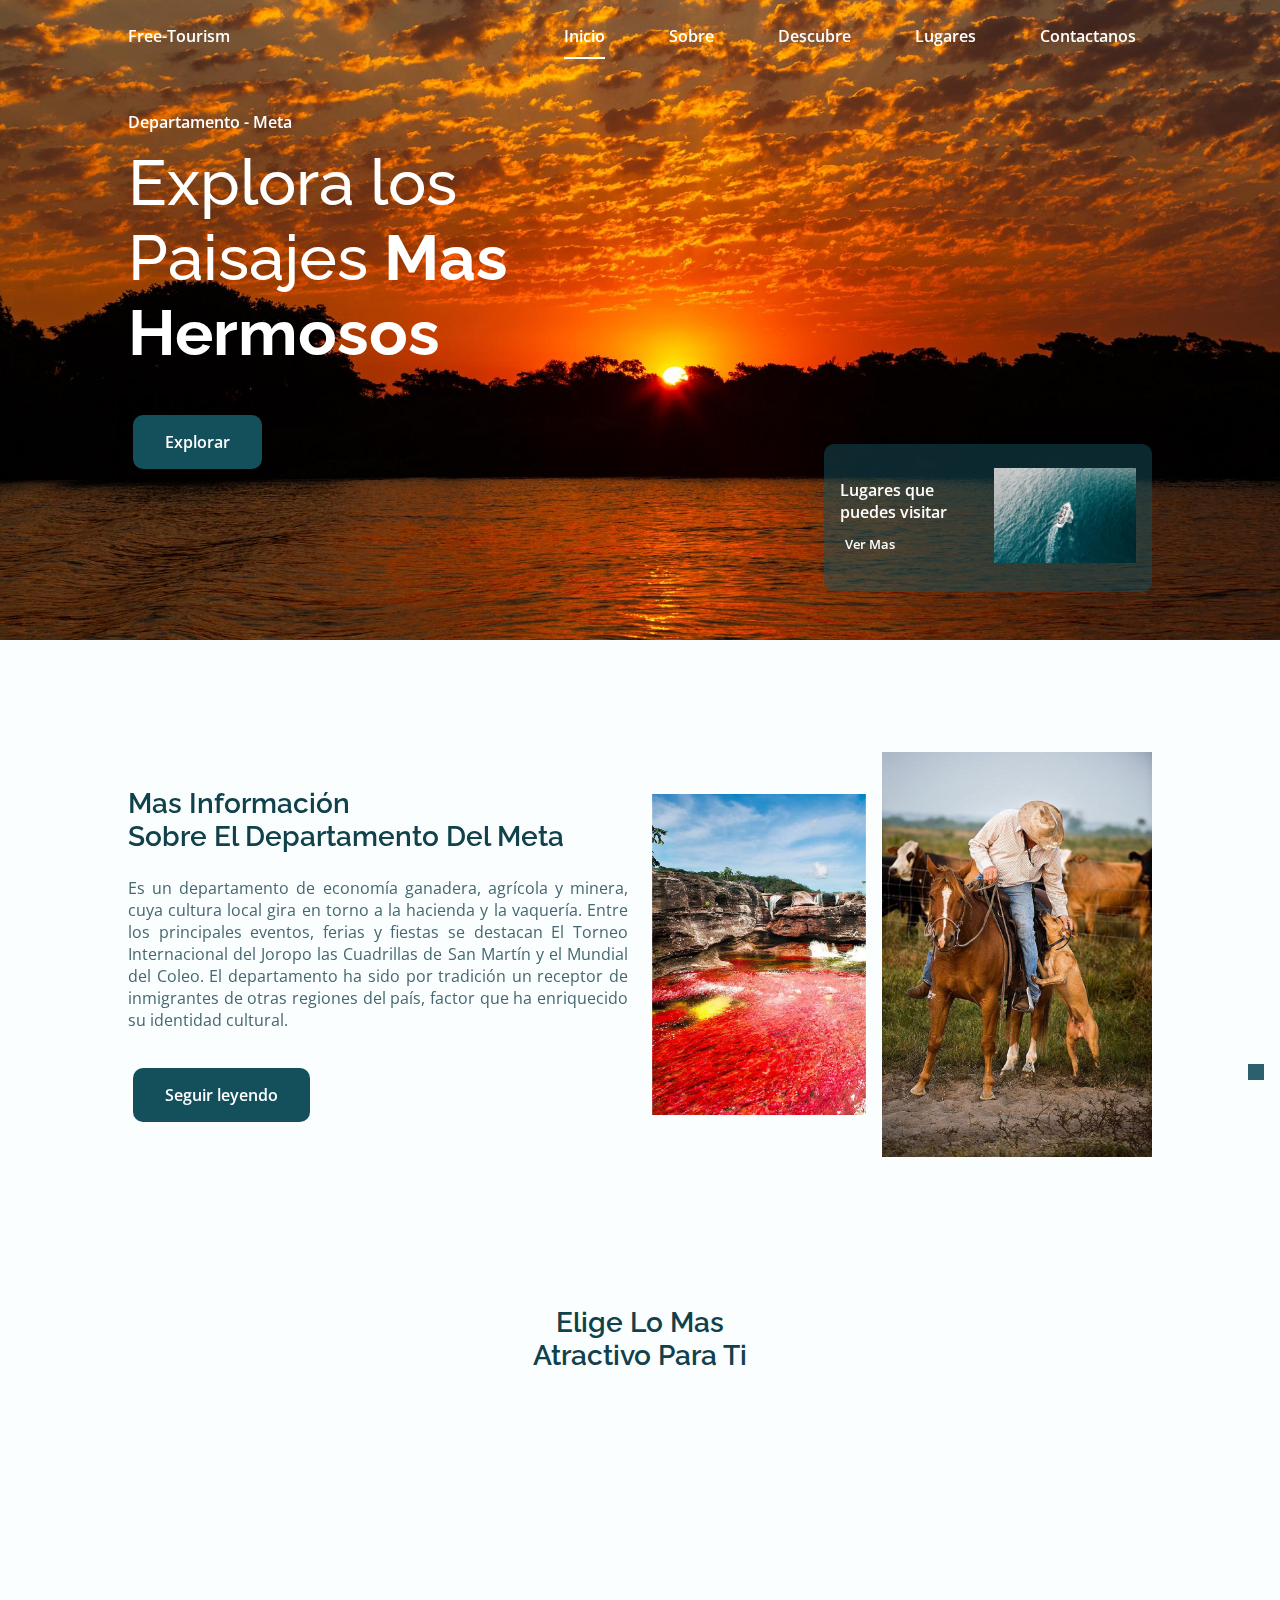
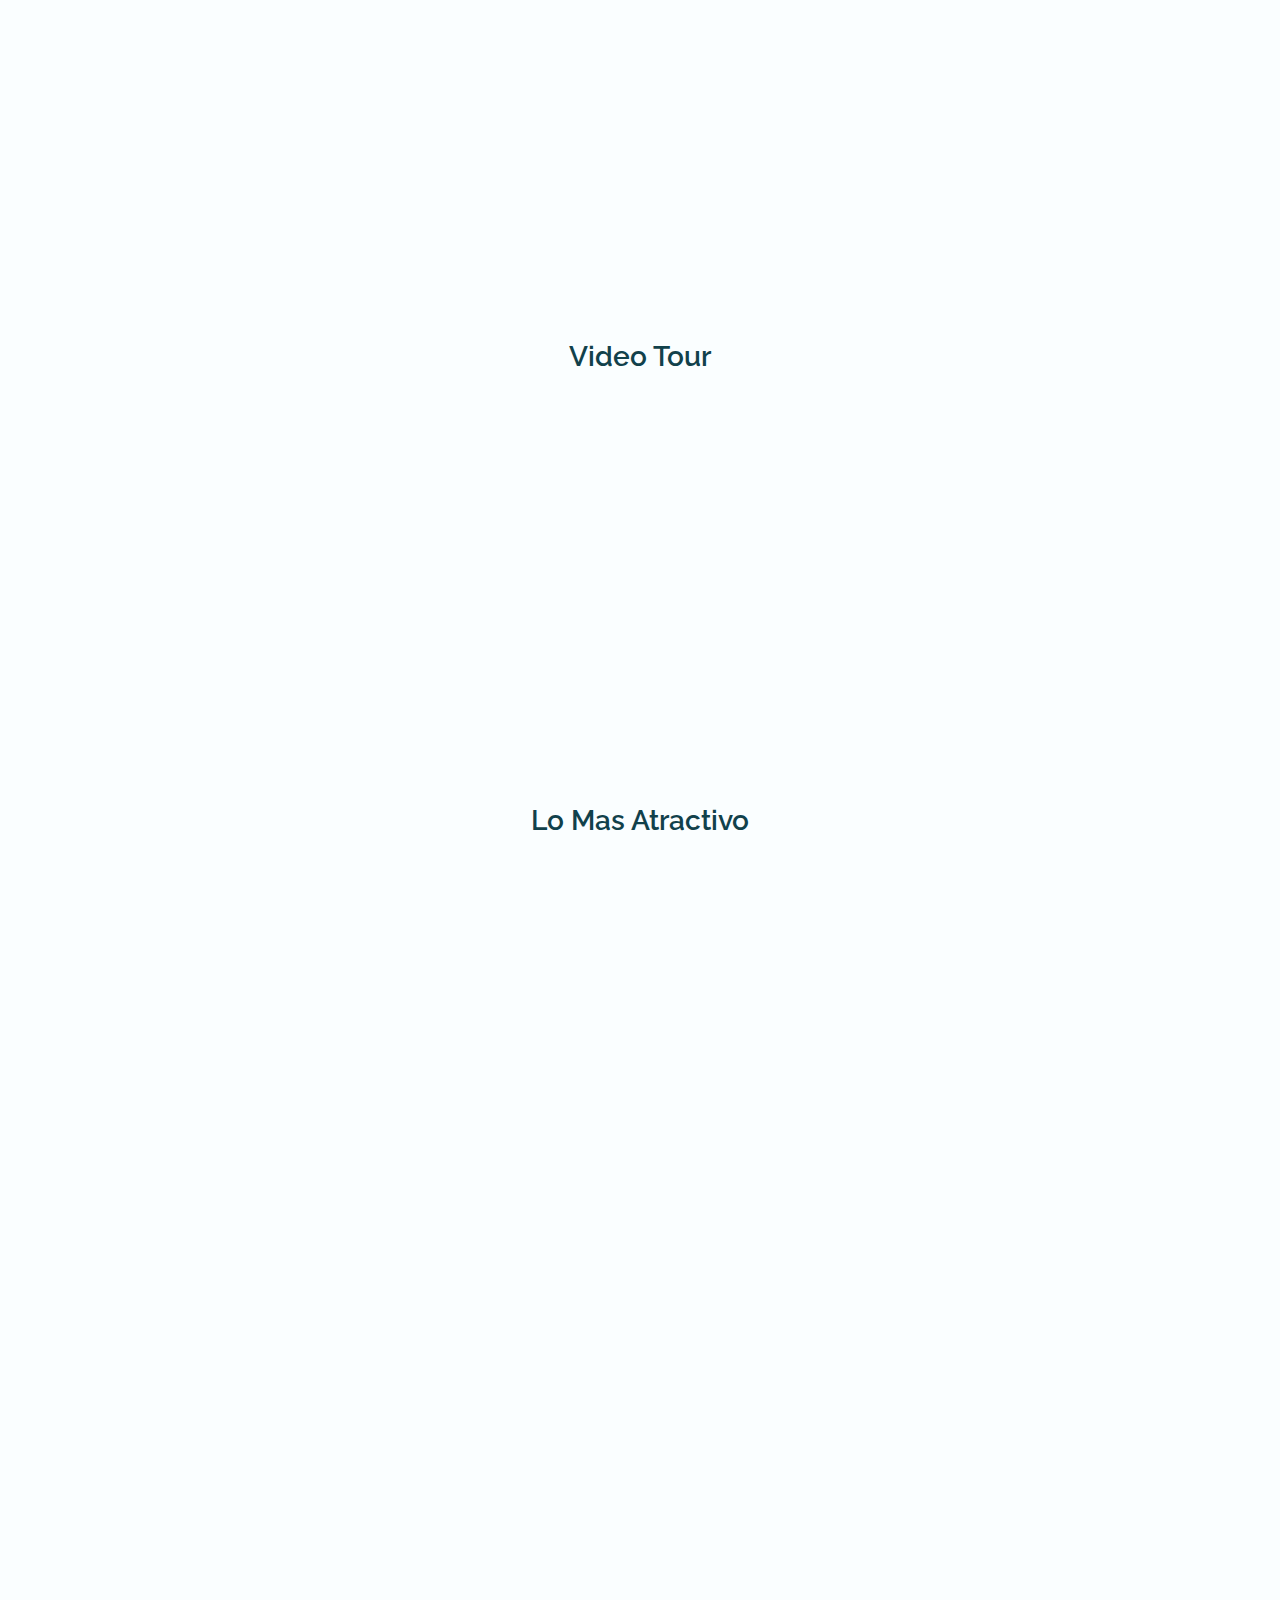
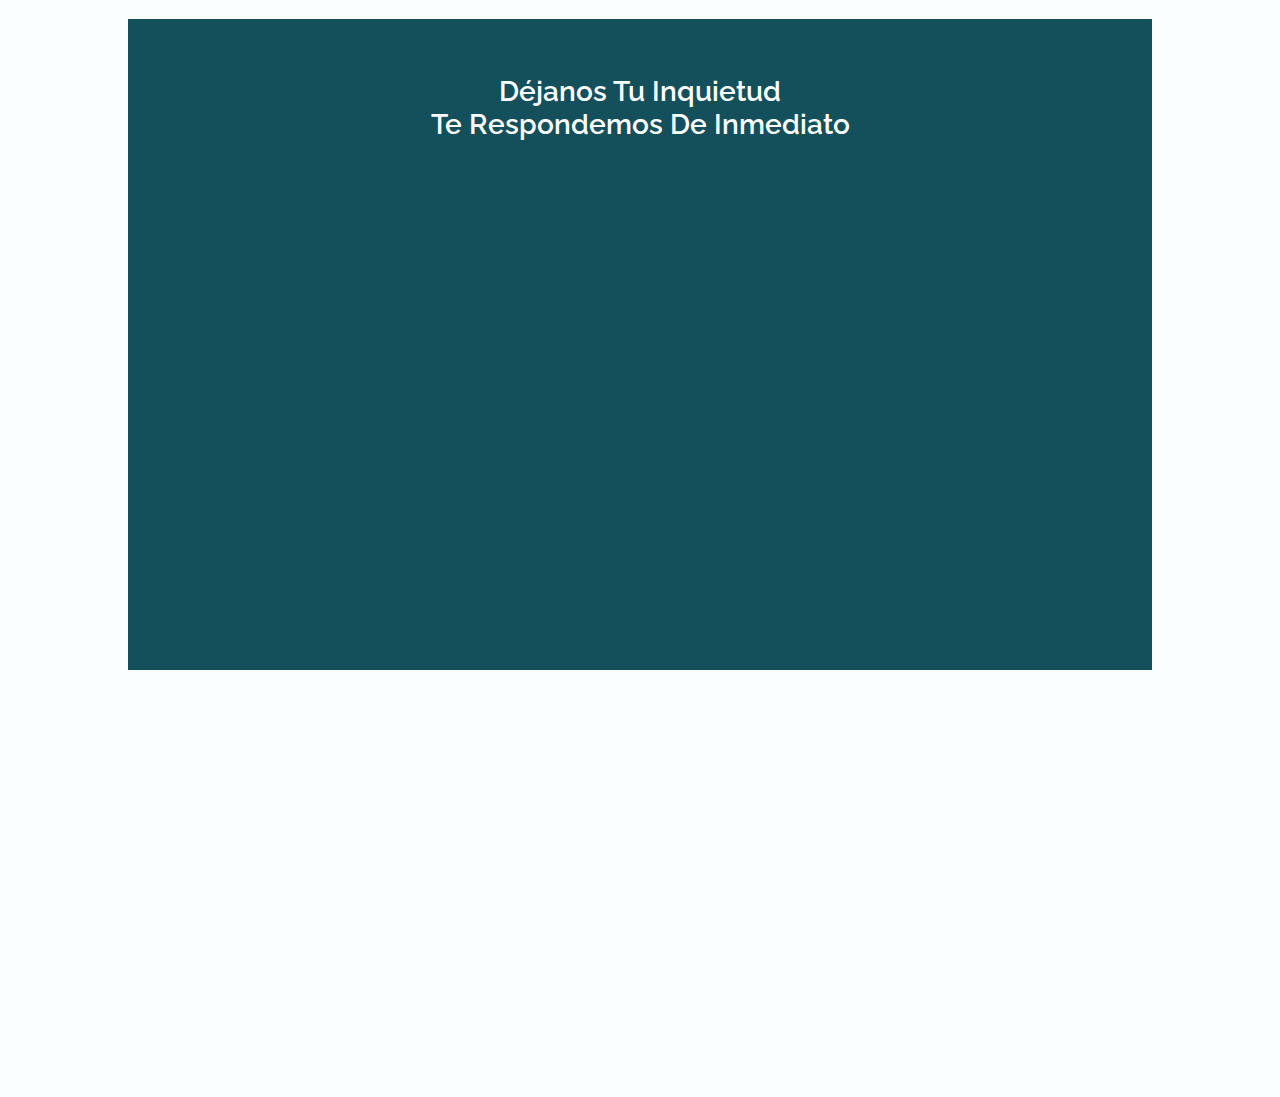
==== commit b624e2a6: "edit derechos" ====
--- a/index.html
+++ b/index.html
@@ -408,9 +408,7 @@
                             <li class="footer__item">
                                 <a href="" class="footer__link">Plan y Pricing</a>
                             </li>
-                            <li class="footer__item">
-                                <a href="" class="footer__link">Become a member</a>
-                            </li>
+                            
                         </ul>
                         <div>
                             <a href="" target="_blank" class="footer__social">
@@ -445,7 +443,7 @@
                 </div>
 
                 <div class="footer__rights">
-                    <p class="footer__copy">&#169; 2021 Bedimcode. All rigths reserved.</p>
+                    <p class="footer__copy">&#169; 2021 <span>Bedimcode</span> And 2023 <span>Code-Fenix.</span> All rigths reserved.</p>
                     <div class="footer__terms">
                         <a href="#" class="footer__terms-link">Terms & Agreements</a>
                         <a href="#" class="footer__terms-link">Privacy Policy</a>
--- a/assets/css/styles.css
+++ b/assets/css/styles.css
@@ -747,6 +747,13 @@
   color: var(--text-color);
 }
 
+
+span:hover{
+  cursor: pointer;
+  color: deeppink;
+  font-size: 15px;
+}
+
 /*========== SCROLL UP ==========*/
 .scrollup {
   position: fixed;
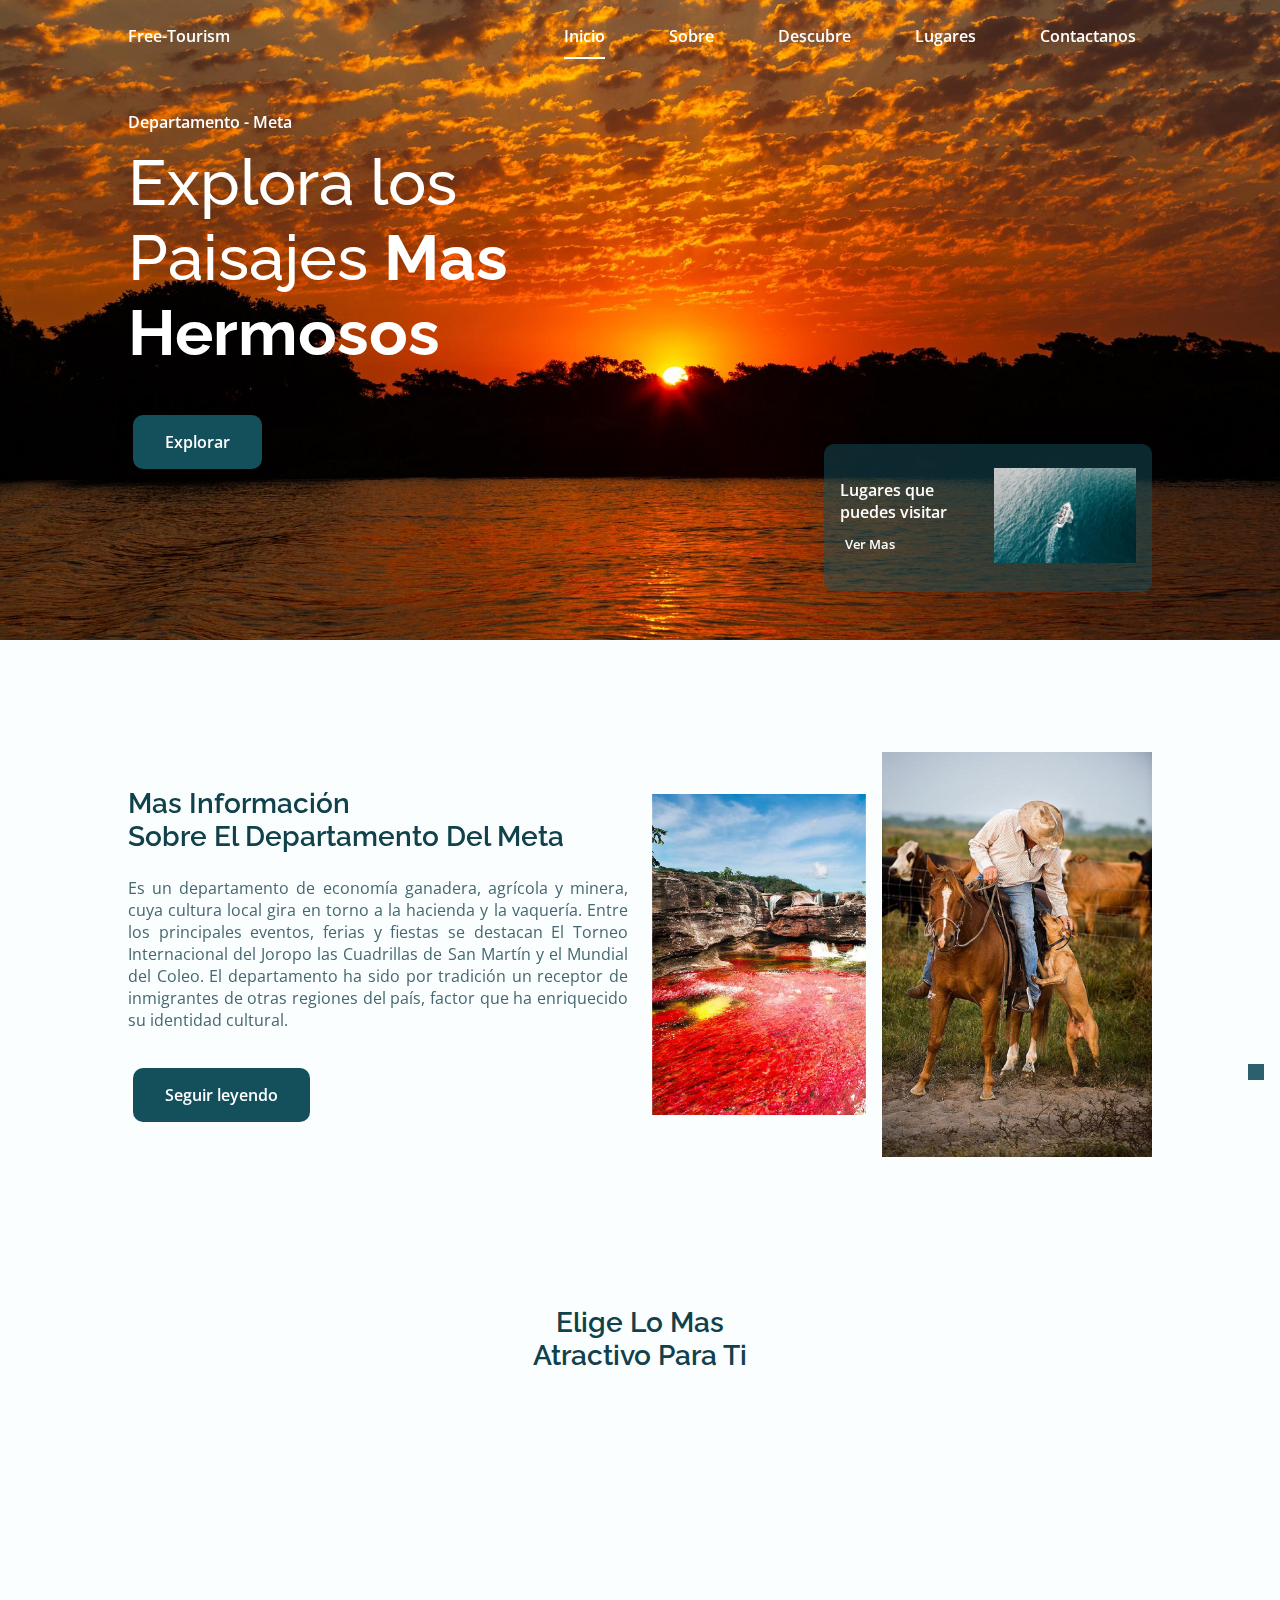
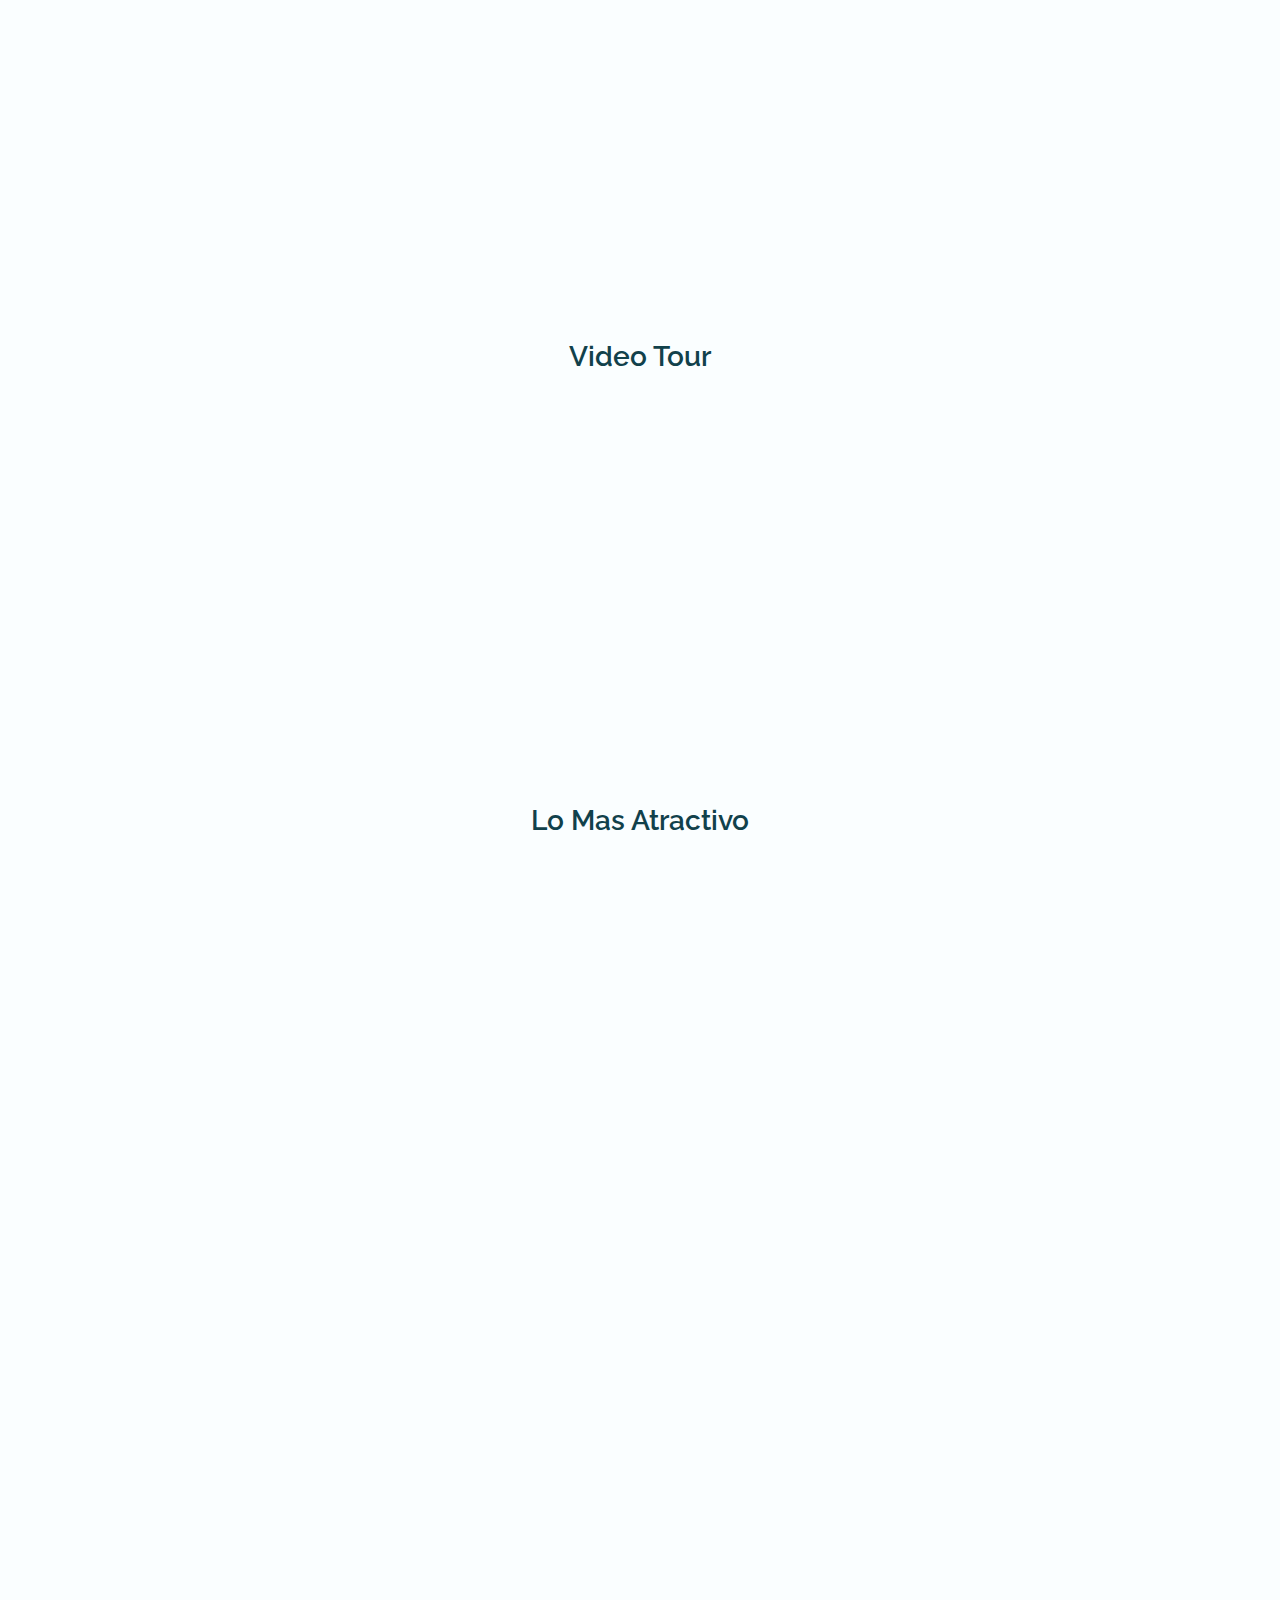
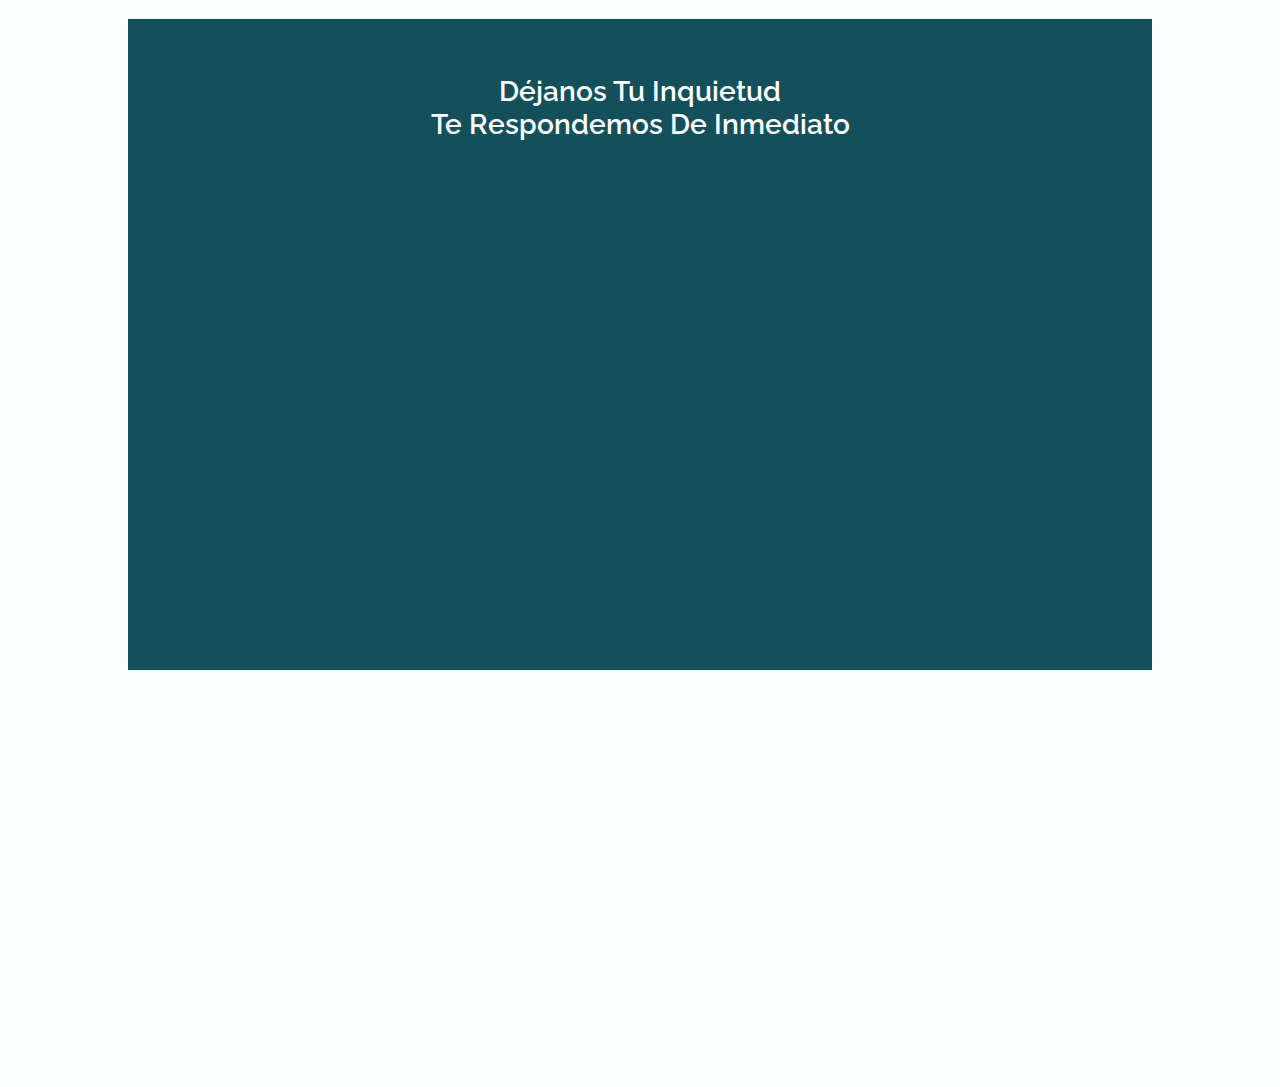
==== commit 18186bf9: "fron end estatico finalizado" ====
--- a/index.html
+++ b/index.html
@@ -384,42 +384,27 @@
                         </p>
                     </div>
     
-                    <div class="footer__data">
-                        <h3 class="footer__subtitle">About</h3>
-                        <ul>
-                            <li class="footer__item">
-                                <a href="" class="footer__link">About Us</a>
-                            </li>
-                            <li class="footer__item">
-                                <a href="" class="footer__link">Features</a>
-                            </li>
-                            <li class="footer__item">
-                                <a href="" class="footer__link">New & Blog</a>
-                            </li>
-                        </ul>
-                    </div>
+                    
     
                     <div class="footer__data">
                         <h3 class="footer__subtitle">Desarrolladores</h3>
                         <ul>
                             <li class="footer__item">
-                                <a href="team.html" class="footer__link">Equipo-Developers</a>
+                                <a href="team.html" class="footer__link">Team-Developers</a>
                             </li>
                             <li class="footer__item">
                                 <a href="" class="footer__link">Plan y Pricing</a>
                             </li>
                             
                         </ul>
-                        <div>
-                            <a href="" target="_blank" class="footer__social">
+                        <div class="footer-social-developers">
+                            <a href="https://github.com/BrayanGarzon" target="_blank" class="footer__social">
                                 <i class="ri-github-fill"></i>
                             </a>
                             <a href="https://www.facebook.com/" target="_blank" class="footer__social">
                                 <i class="ri-facebook-circle-fill"></i>
                             </a>
-                            <a href="https://www.instagram.com/" target="_blank" class="footer__social">
-                                <i class="ri-instagram-fill"></i>
-                            </a>
+                            
                             <a href="https://www.youtube.com/" target="_blank" class="footer__social">
                                 <i class="ri-mail-add-fill"></i>
                             </a>
@@ -427,23 +412,23 @@
                     </div>
     
                     <div class="footer__data">
-                        <h3 class="footer__subtitle">Support</h3>
+                        <h3 class="footer__subtitle">Soporte</h3>
                         <ul>
                             <li class="footer__item">
                                 <a href="" class="footer__link">FAQs</a>
                             </li>
                             <li class="footer__item">
-                                <a href="" class="footer__link">Support Center</a>
+                                <a href="" class="footer__link">Centro de soporte</a>
                             </li>
                             <li class="footer__item">
-                                <a href="" class="footer__link">Contact Us</a>
+                                <a href="#subscribe_section" class="footer__link">Contactanos</a>
                             </li>
                         </ul>
                     </div>
                 </div>
 
                 <div class="footer__rights">
-                    <p class="footer__copy">&#169; 2021 <span>Bedimcode</span> And 2023 <span>Code-Fenix.</span> All rigths reserved.</p>
+                    <p class="footer__copy">&#169; 2021 <span class="span">Bedimcode</span> And 2023 <span class="span">Code-Fenix.</span> All rigths reserved.</p>
                     <div class="footer__terms">
                         <a href="#" class="footer__terms-link">Terms & Agreements</a>
                         <a href="#" class="footer__terms-link">Privacy Policy</a>
--- a/assets/css/styles.css
+++ b/assets/css/styles.css
@@ -22,8 +22,11 @@
   --white-color: #FFF;
   --scroll-bar-color: hsl(var(--hue-color), 12%, 90%);
   --scroll-thumb-color: hsl(var(--hue-color), 12%, 75%);
+
+
   --color-home-isla: rgb(20, 80, 92, 0.5);
-
+  --colo-span-solcial-footer: rgb(255, 20, 147);
+  
   /*========== Font and typography ==========*/
   --body-font: 'Open Sans', sans-serif;
   --title-font: 'Raleway', sans-serif;
@@ -696,7 +699,7 @@
 }
 
 .footer__title {
-  margin-bottom: var(--mb-0-5);
+  margin-bottom: var(--mb-1);
 }
 
 .footer__description {
@@ -747,11 +750,28 @@
   color: var(--text-color);
 }
 
-
-span:hover{
+.span:hover{
   cursor: pointer;
-  color: deeppink;
-  font-size: 15px;
+  color: var(--colo-span-solcial-footer);
+  font-size: 20px;
+  transition: 200ms;
+}
+
+.footer-social-developers{
+  display: flex;
+  align-items: center;
+  justify-content: center;
+}
+
+.footer-social-developers i{
+  font-size: 25px;
+}
+
+.footer-social-developers i:hover{
+  color: var(--colo-span-solcial-footer);
+  cursor: pointer;
+  font-size: 35px;
+  transition: 200ms;
 }
 
 /*========== SCROLL UP ==========*/
@@ -795,8 +815,6 @@
 ::-webkit-scrollbar-thumb:hover {
   background-color: var(--text-color-light);
 }
-
-
 
 
 
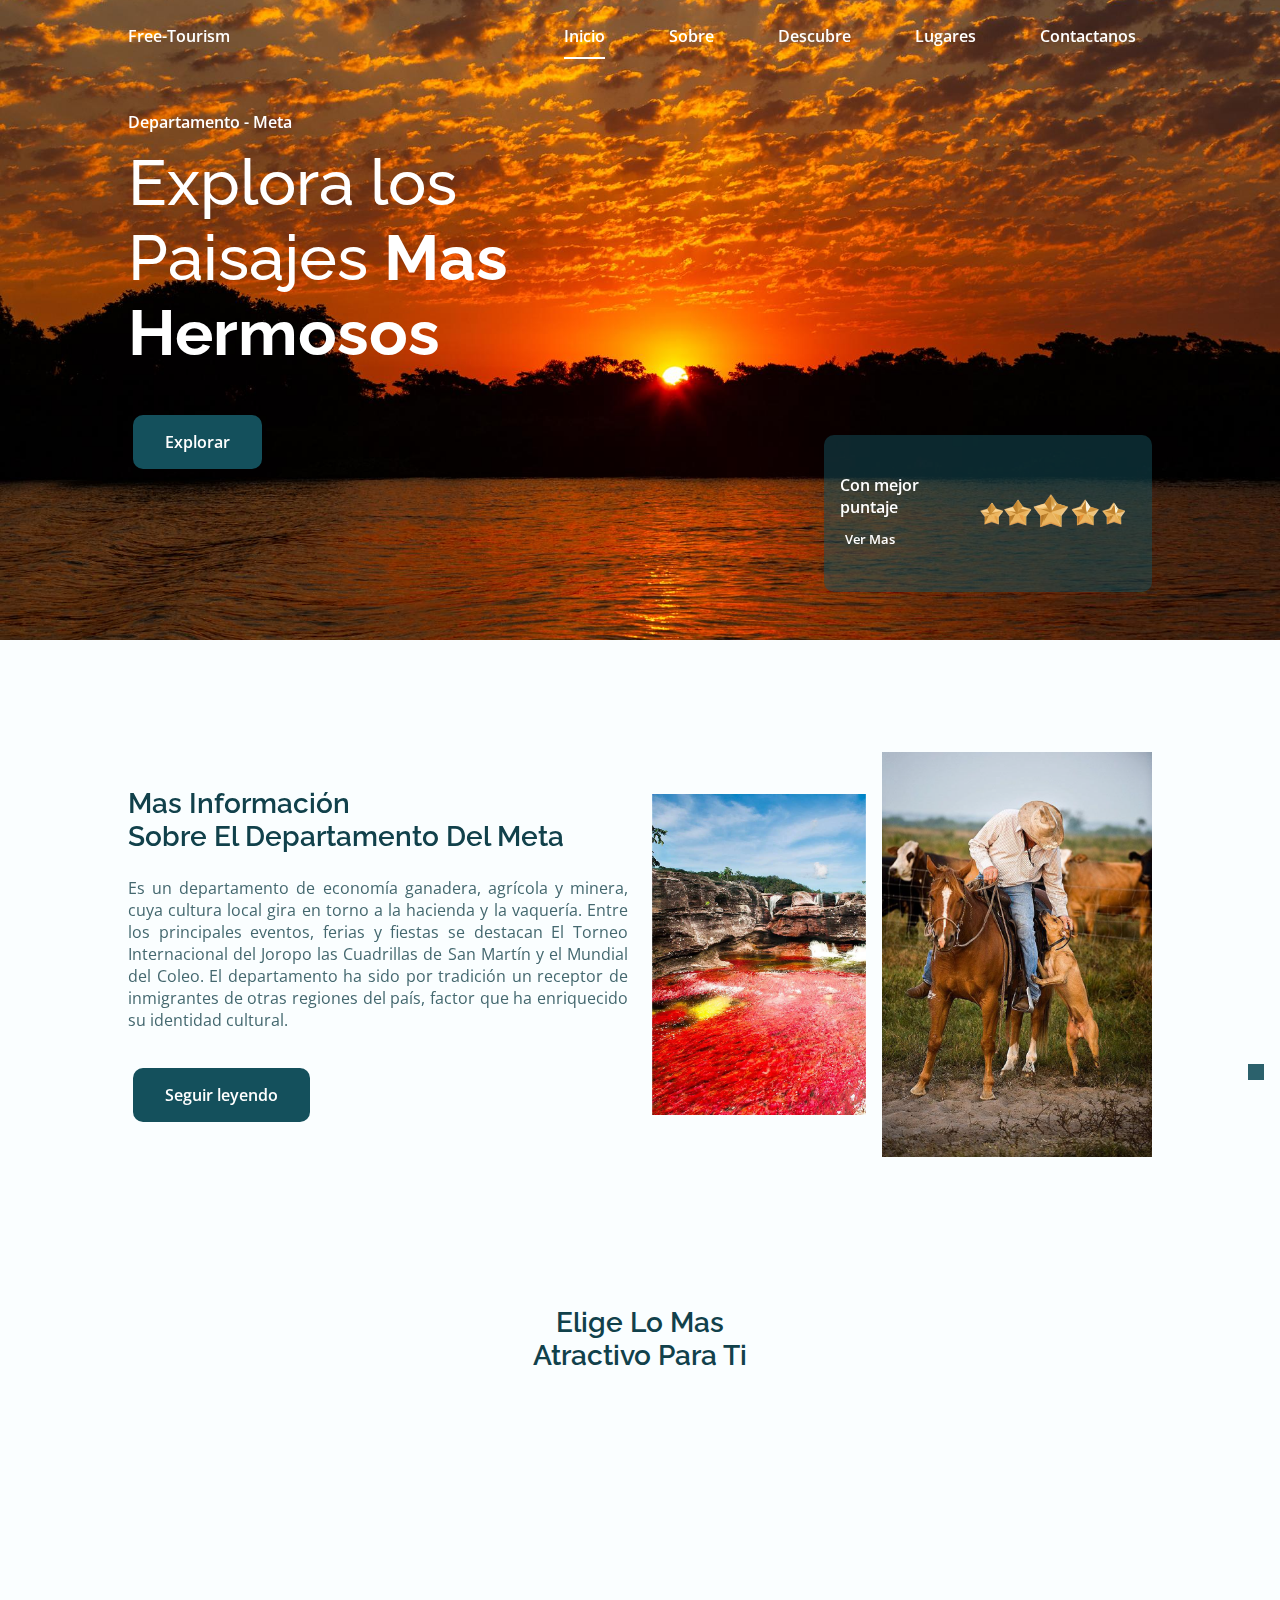
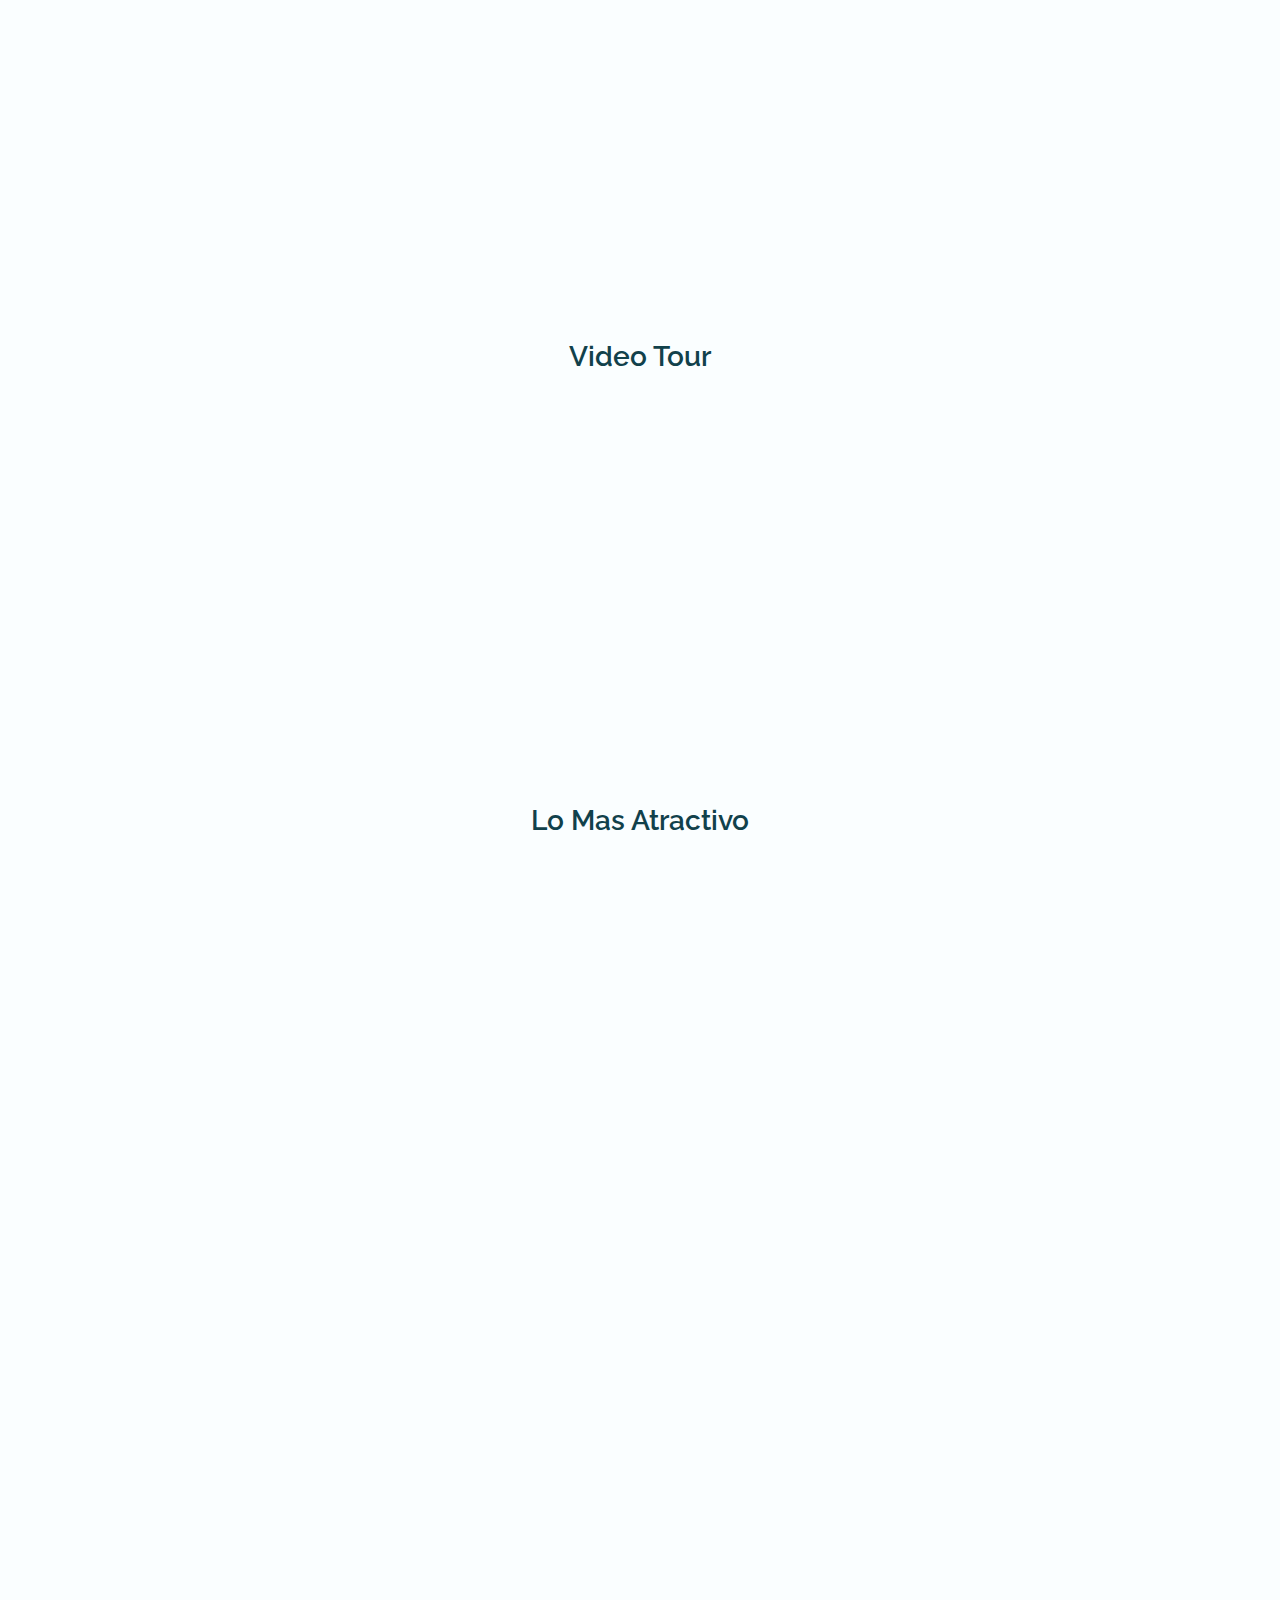
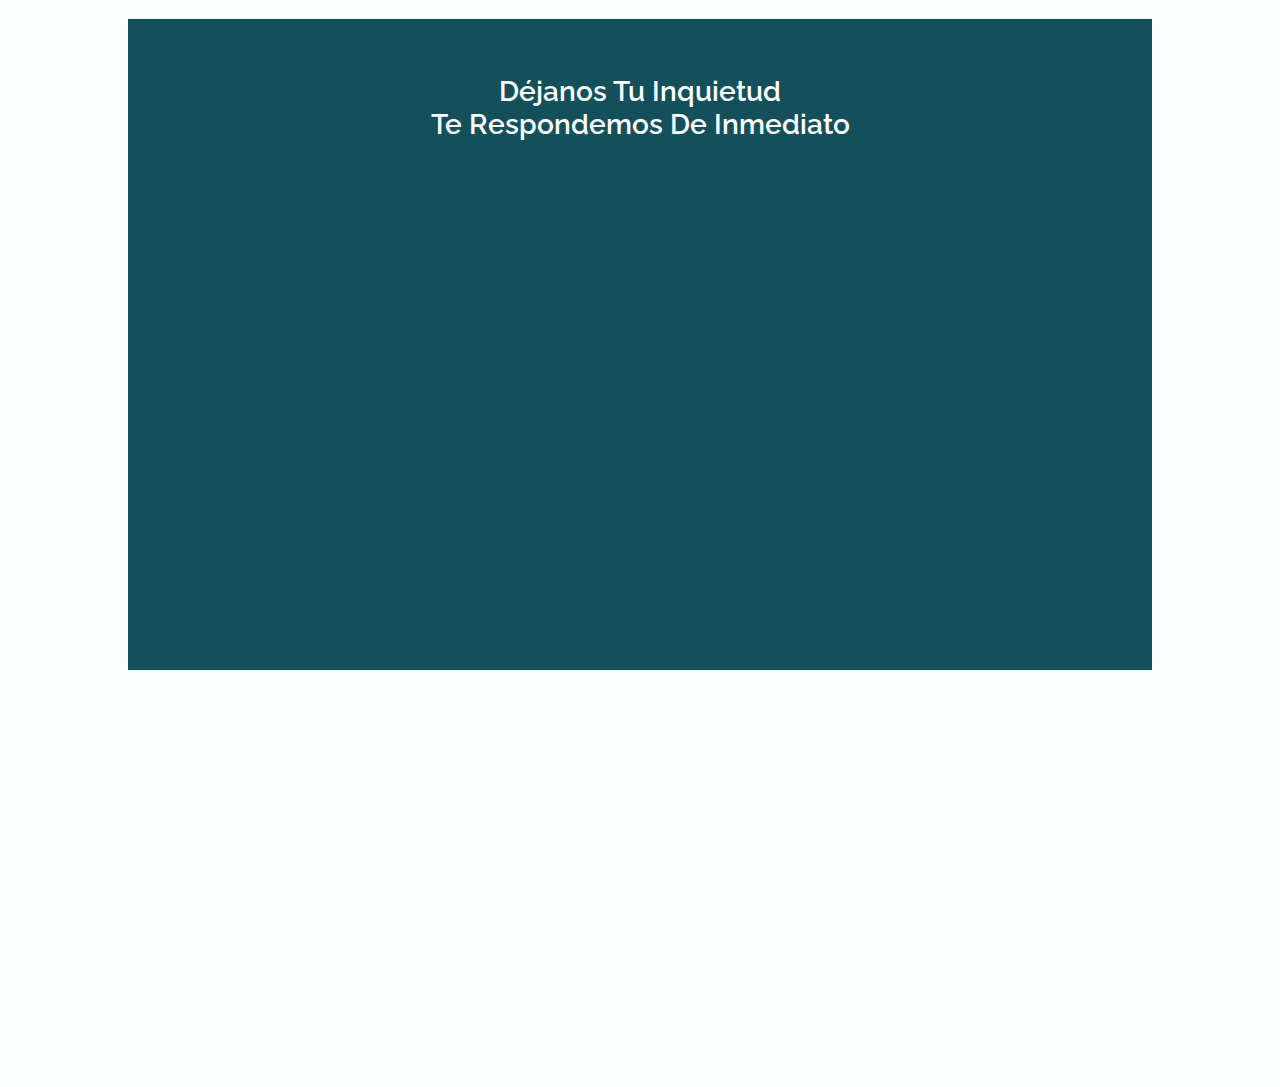
==== commit 47d2ed6c: "fron culminado, solo falta la pagina de desarrolladores" ====
--- a/index.html
+++ b/index.html
@@ -85,14 +85,14 @@
 
                     <div class="home__info">
                         <div>
-                            <span class="home__info-title">Lugares que puedes visitar</span>
+                            <span class="home__info-title">Con mejor puntaje</span>
                             <a href="#place" class="button button--flex button--link home__info-button">
                                 Ver Mas <i class="ri-arrow-right-line"></i>
                             </a>
                         </div>
 
                         <div class="home__info-overlay">
-                            <img src="assets/img/home2.jpg" alt="" class="home__info-img">
+                            <img src="assets/img/Home2.png" alt="" class="home__info-img">
                         </div>
                     </div>
                 </div>
@@ -390,7 +390,7 @@
                         <h3 class="footer__subtitle">Desarrolladores</h3>
                         <ul>
                             <li class="footer__item">
-                                <a href="team.html" class="footer__link">Team-Developers</a>
+                                <a href="team.html" class="footer__link">Team <span class="span" style="font-family: cursive;">Code-Fenix</span></a>
                             </li>
                             <li class="footer__item">
                                 <a href="" class="footer__link">Plan y Pricing</a>
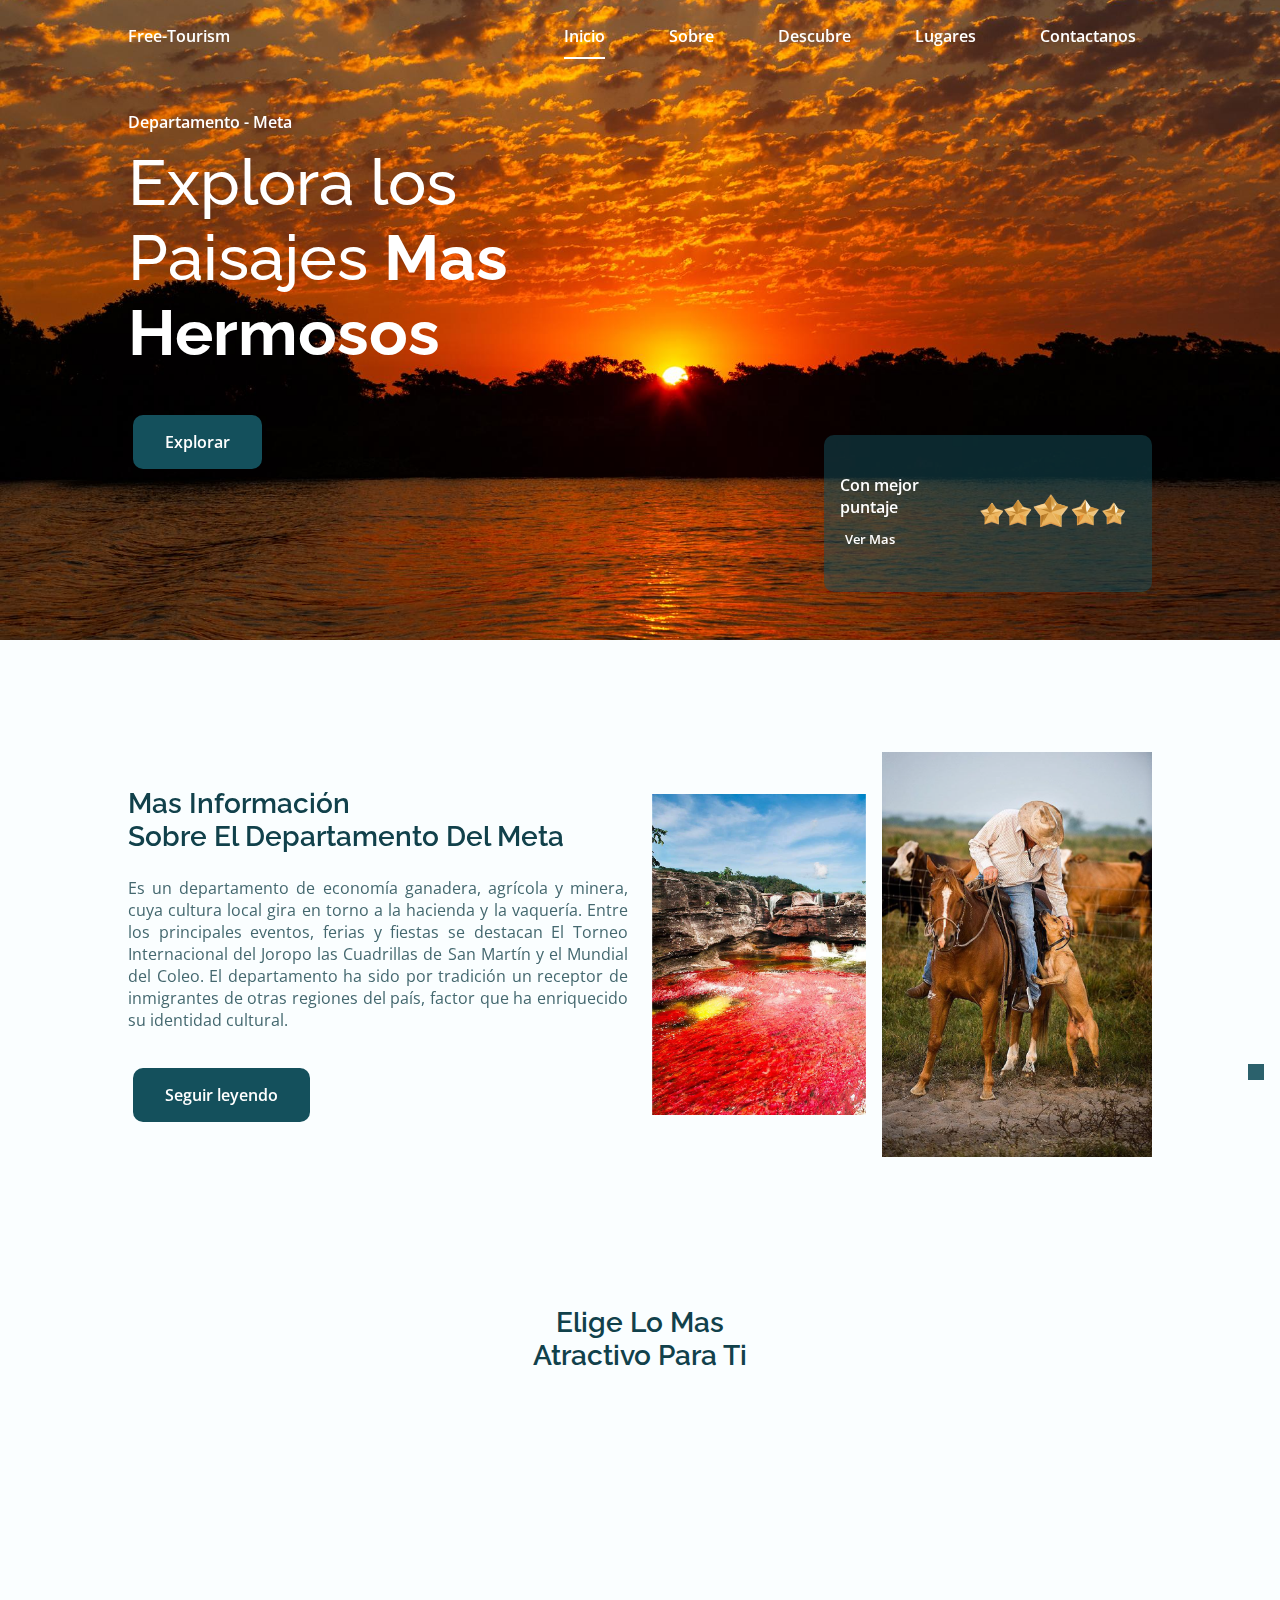
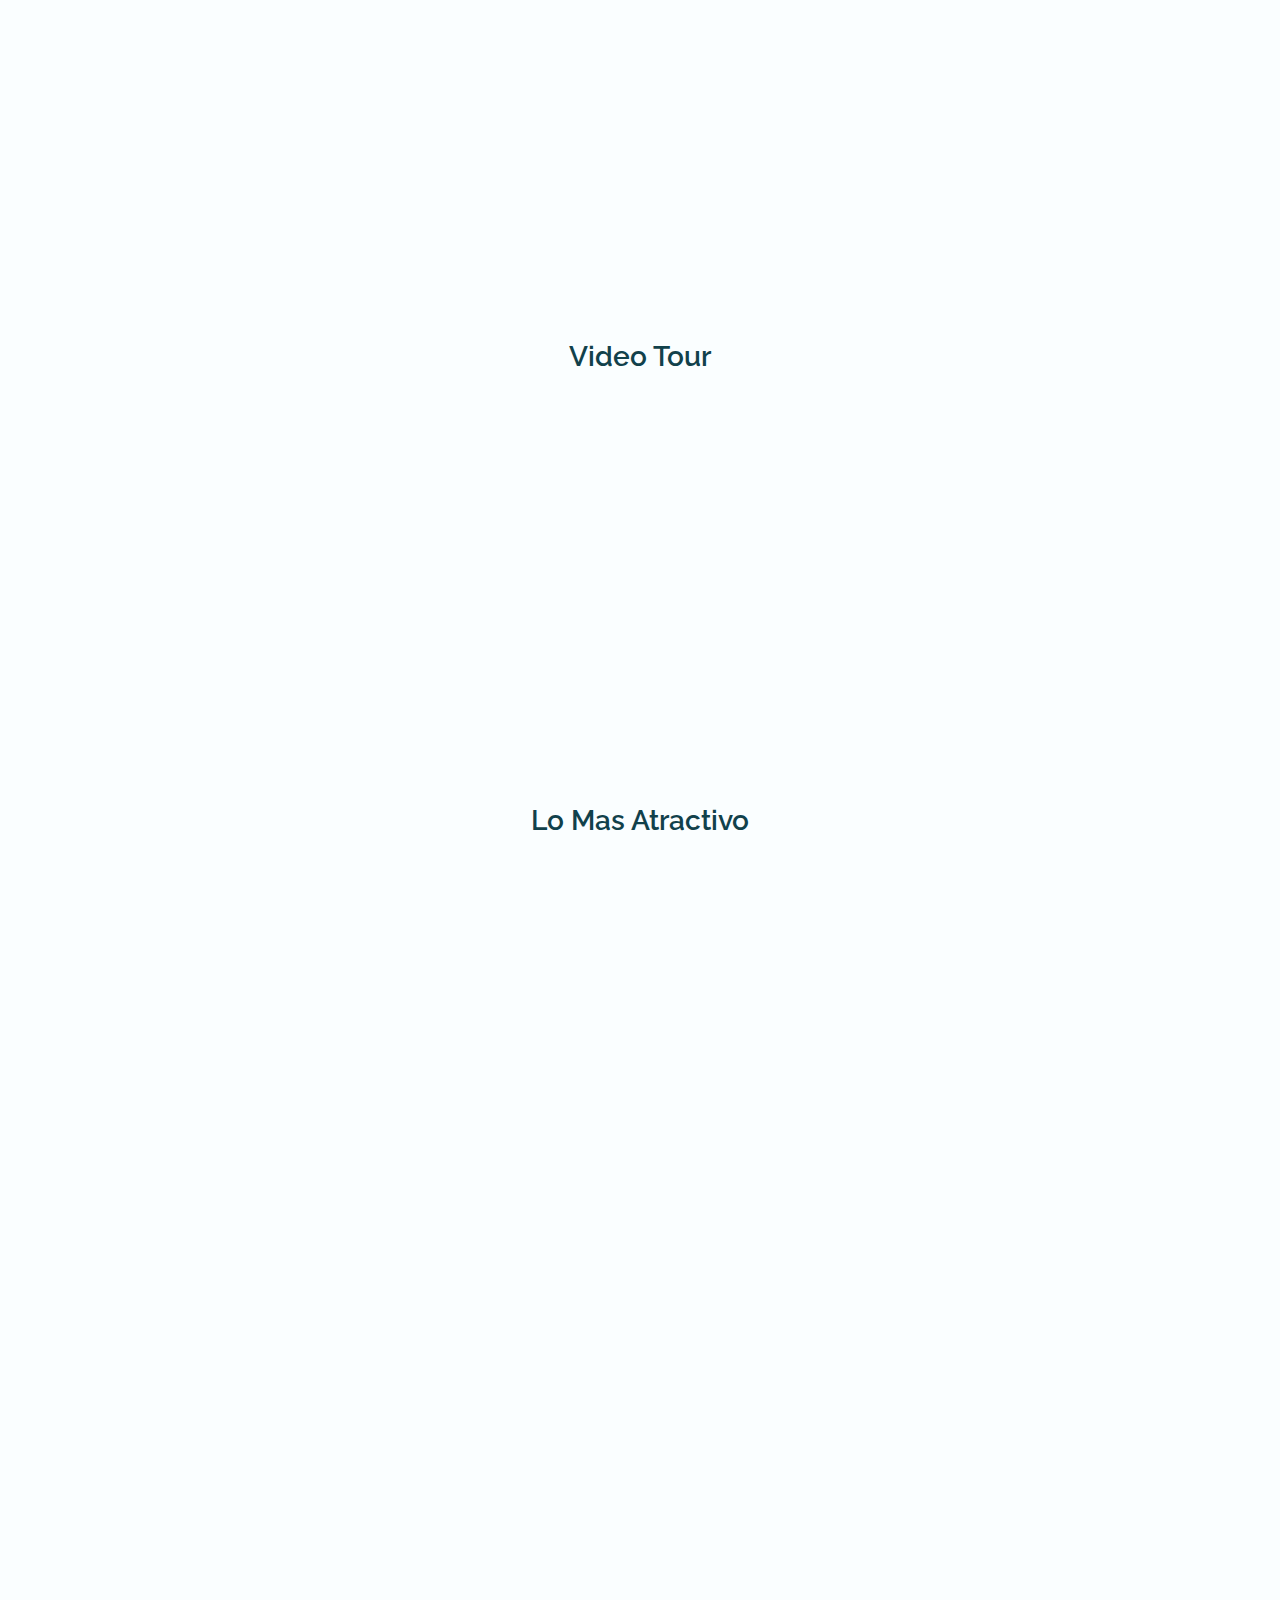
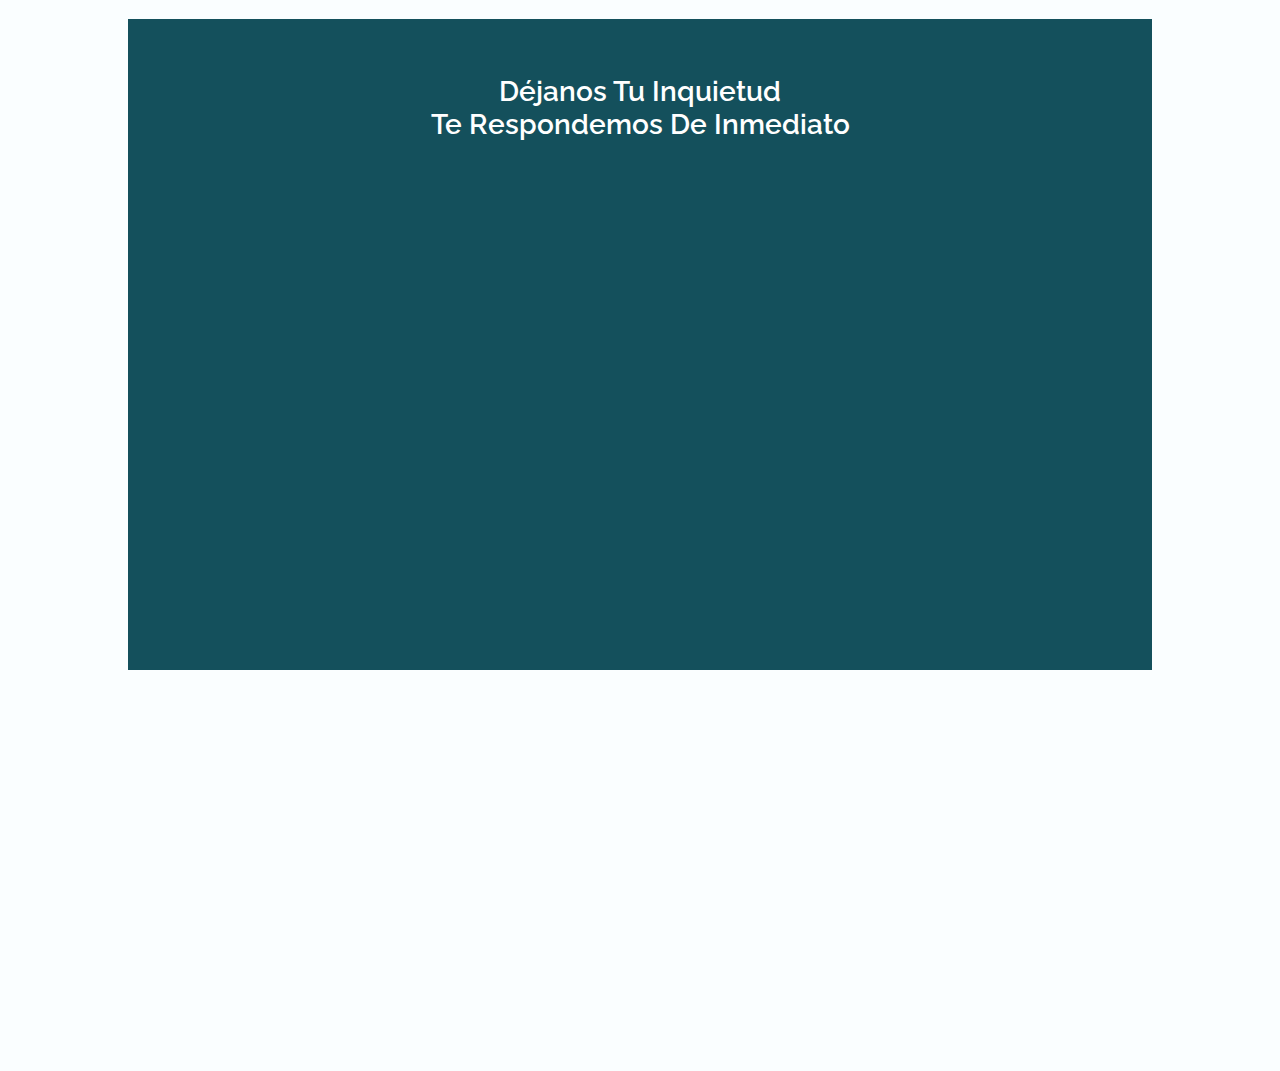
==== commit 5125a277: "avances" ====
--- a/index.html
+++ b/index.html
@@ -390,7 +390,7 @@
                         <h3 class="footer__subtitle">Desarrolladores</h3>
                         <ul>
                             <li class="footer__item">
-                                <a href="team.html" class="footer__link">Team <span class="span" style="font-family: cursive;">Code-Fenix</span></a>
+                                <a href="https://github.com/BrayanGarzon" class="footer__link" target="_blank">Team <span class="span" style="font-family: cursive;">Code-Fenix</span></a>
                             </li>
                             <li class="footer__item">
                                 <a href="" class="footer__link">Plan y Pricing</a>
--- a/assets/css/styles.css
+++ b/assets/css/styles.css
@@ -685,7 +685,7 @@
 
 /*=============== FOOTER ===============*/
 .footer__container {
-  row-gap: 5rem;
+  row-gap: 4rem;
 }
 
 .footer__content {
@@ -946,6 +946,10 @@
 
 
 
+
+
+
+
 /*=============== MEDIA QUERIES ===============*/
 /* For small devices */
 @media screen and (max-width: 340px) {
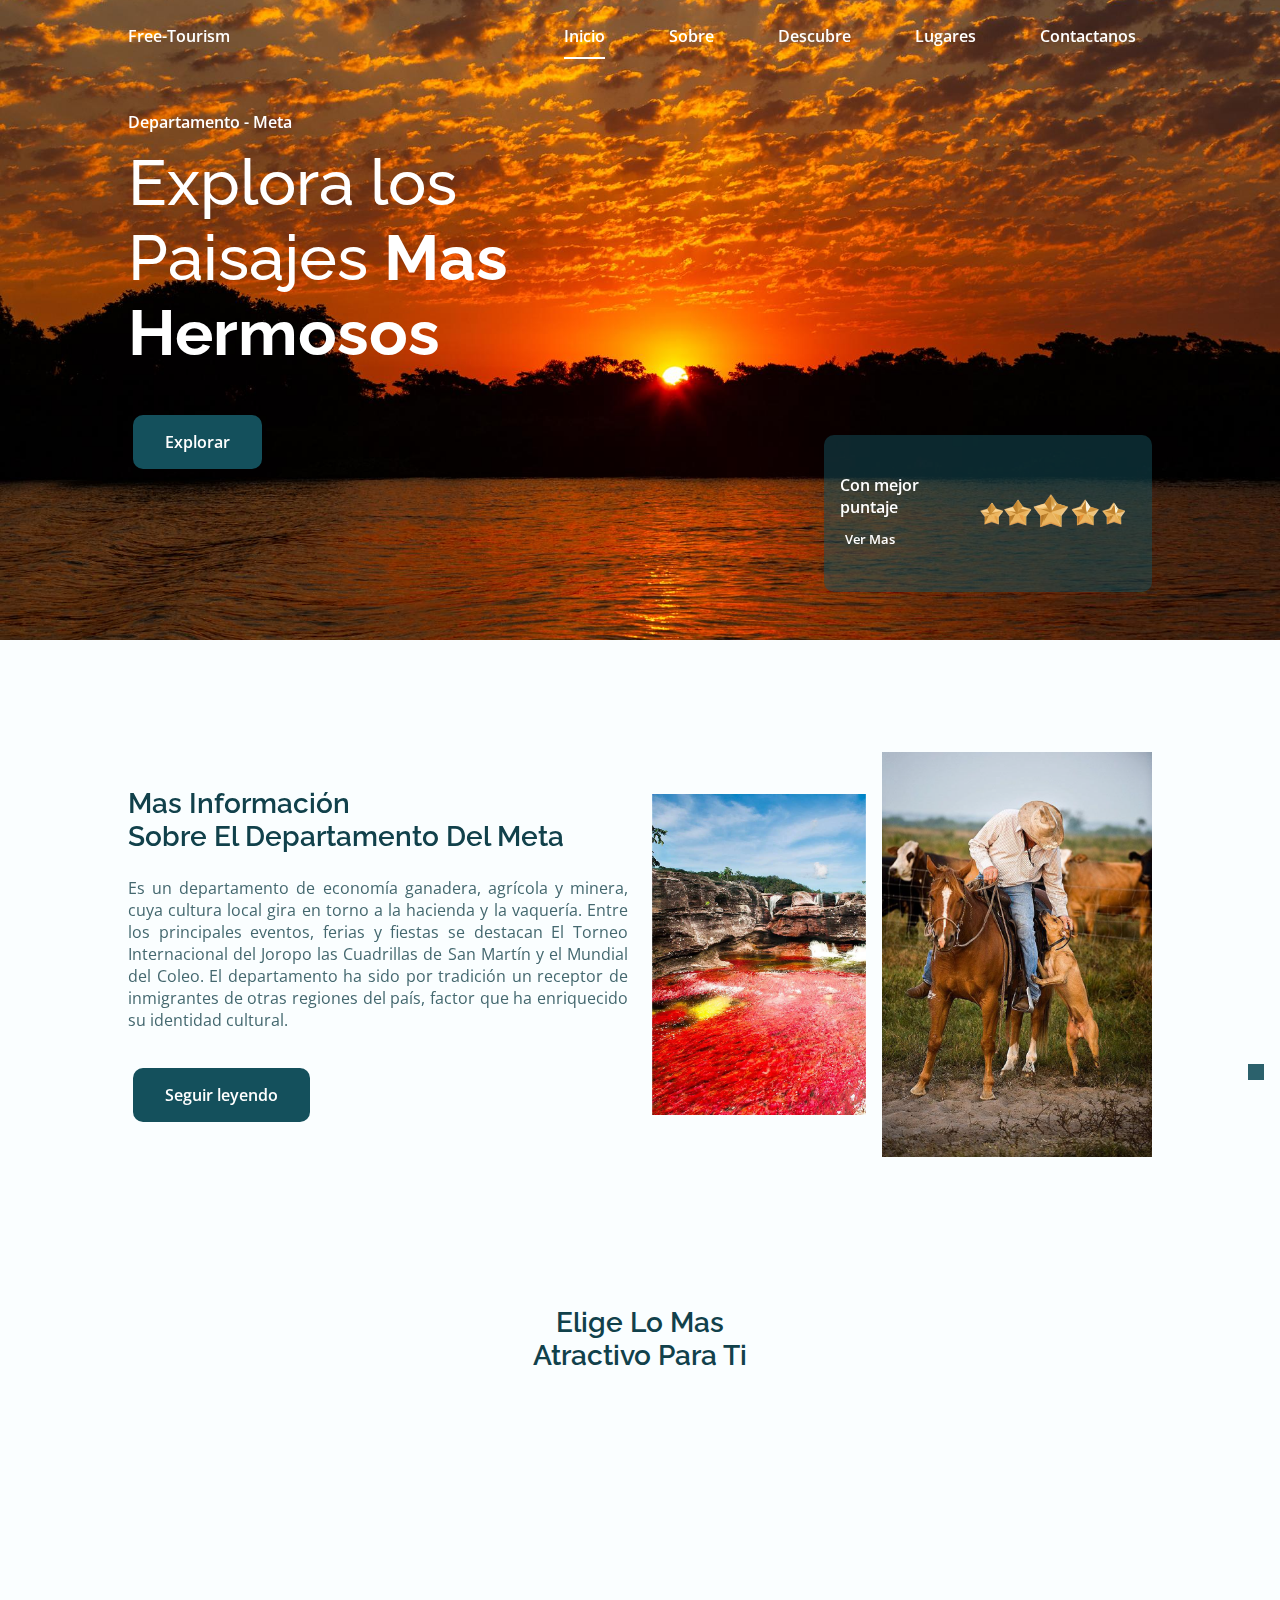
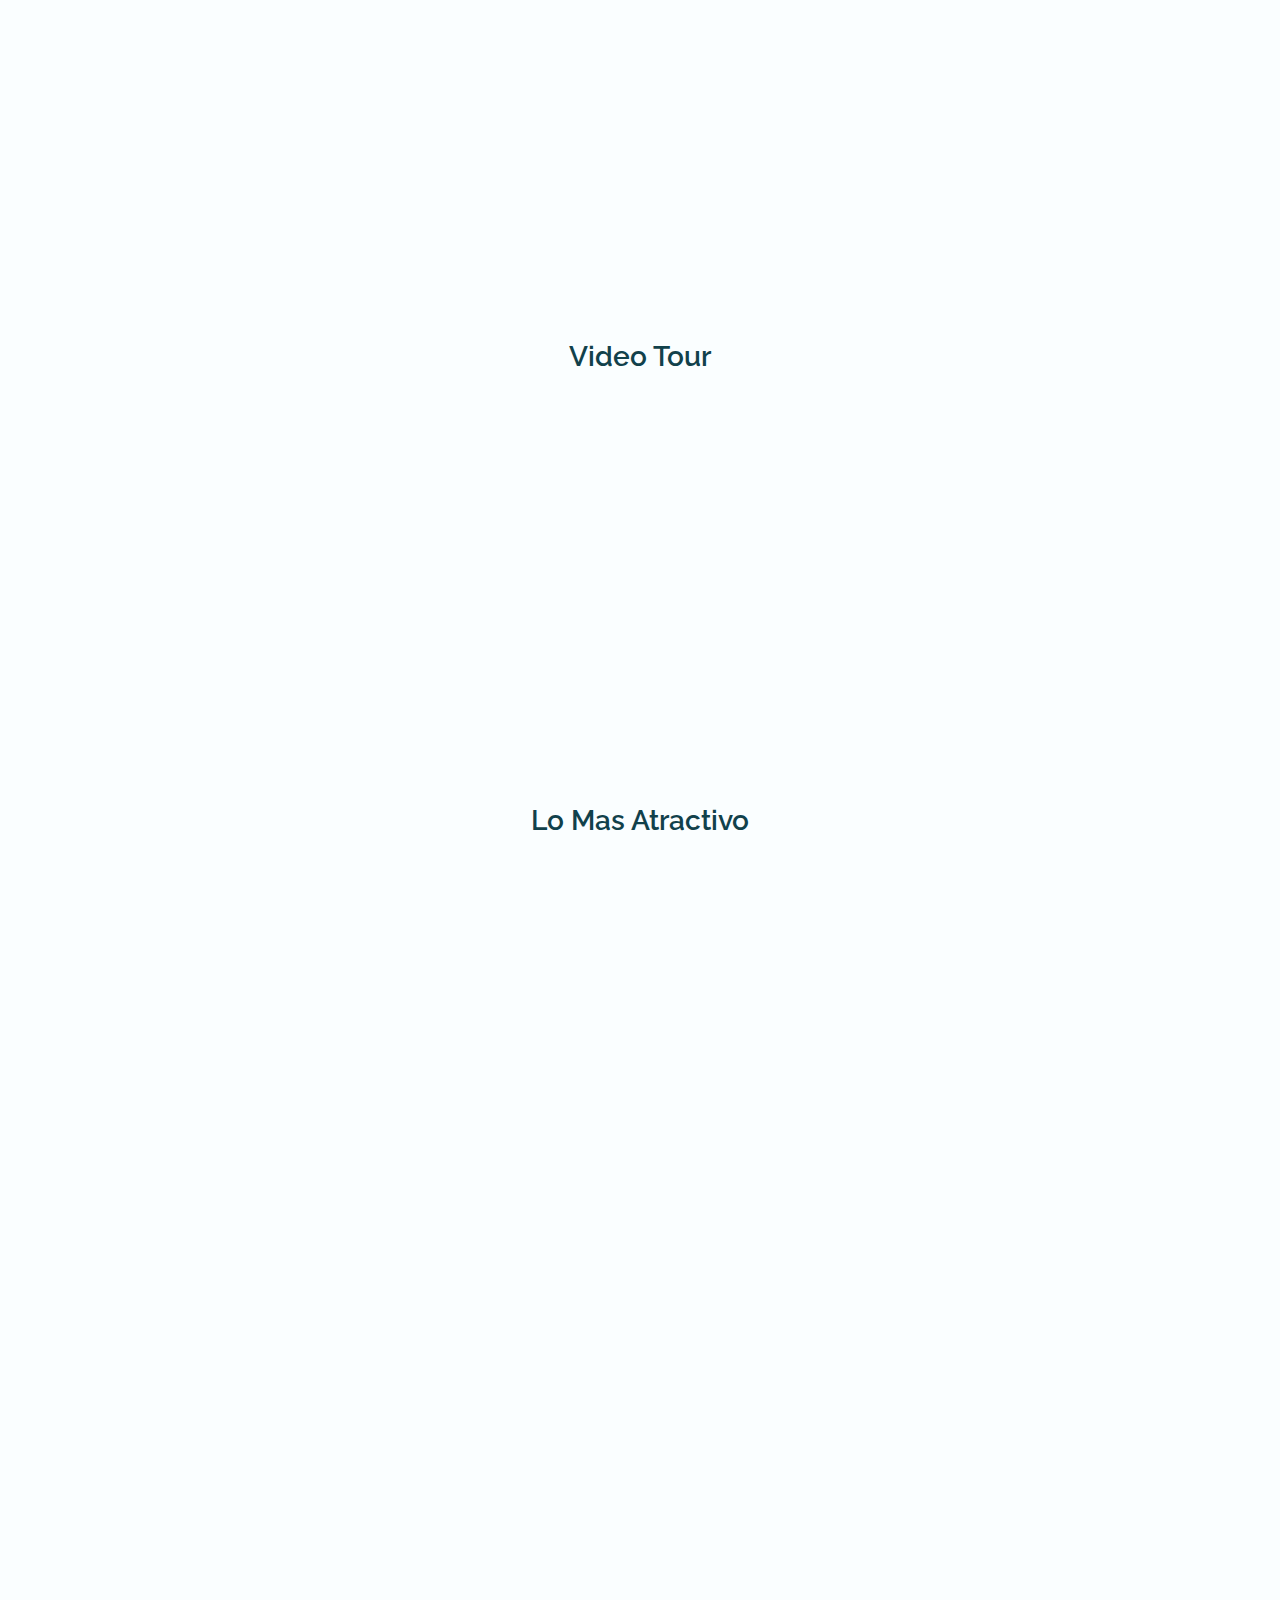
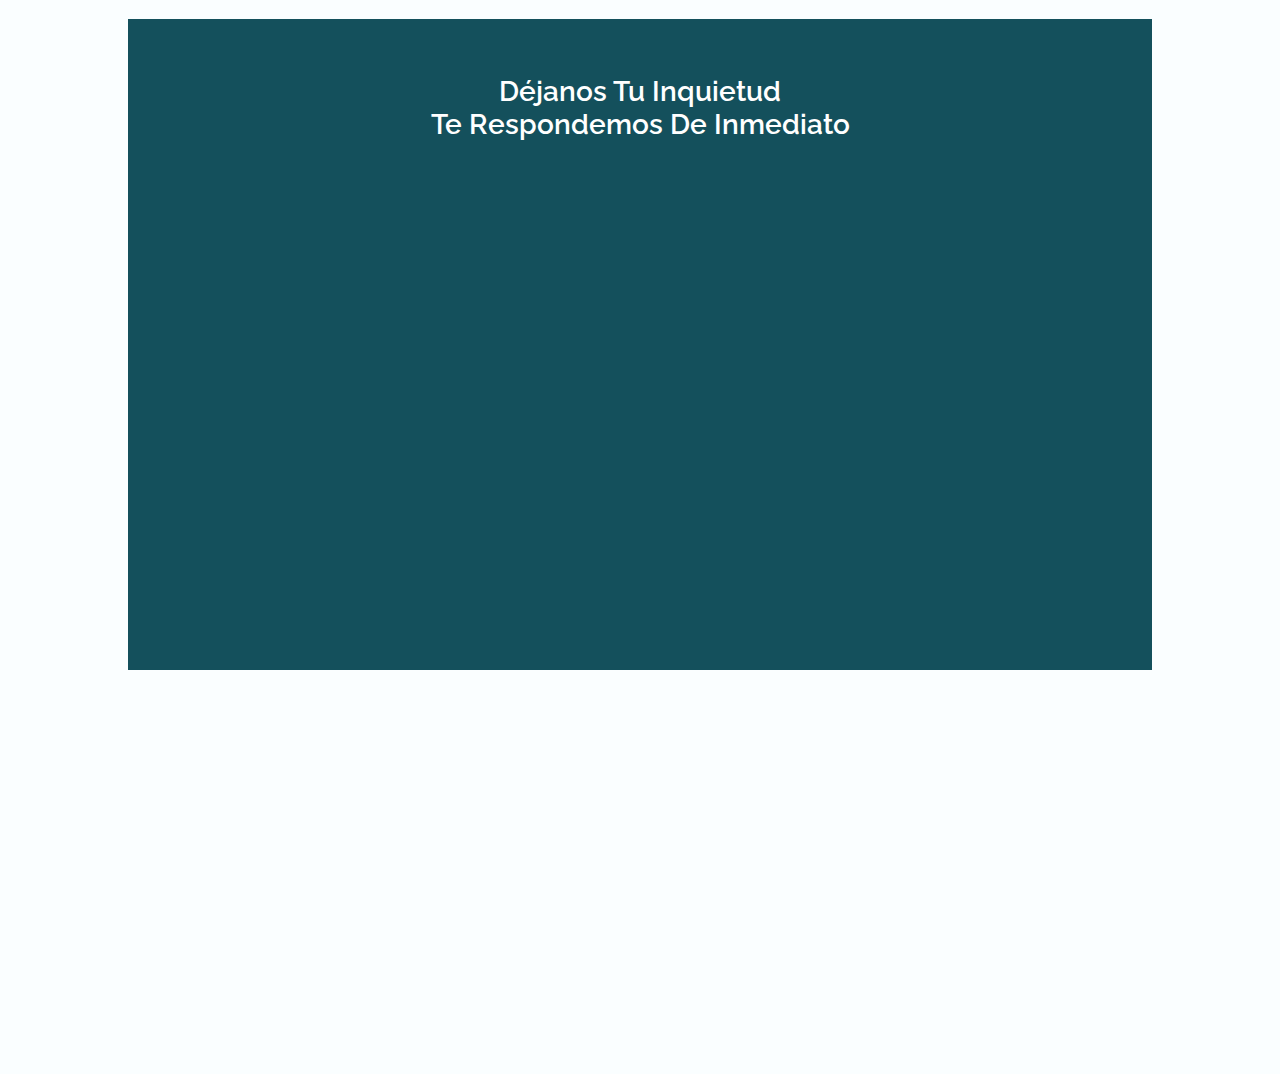
==== commit 05104f81: "add" ====
--- a/index.html
+++ b/index.html
@@ -395,6 +395,7 @@
                             <li class="footer__item">
                                 <a href="" class="footer__link">Plan y Pricing</a>
                             </li>
+                            <h1>toto</h1>
                             
                         </ul>
                         <div class="footer-social-developers">
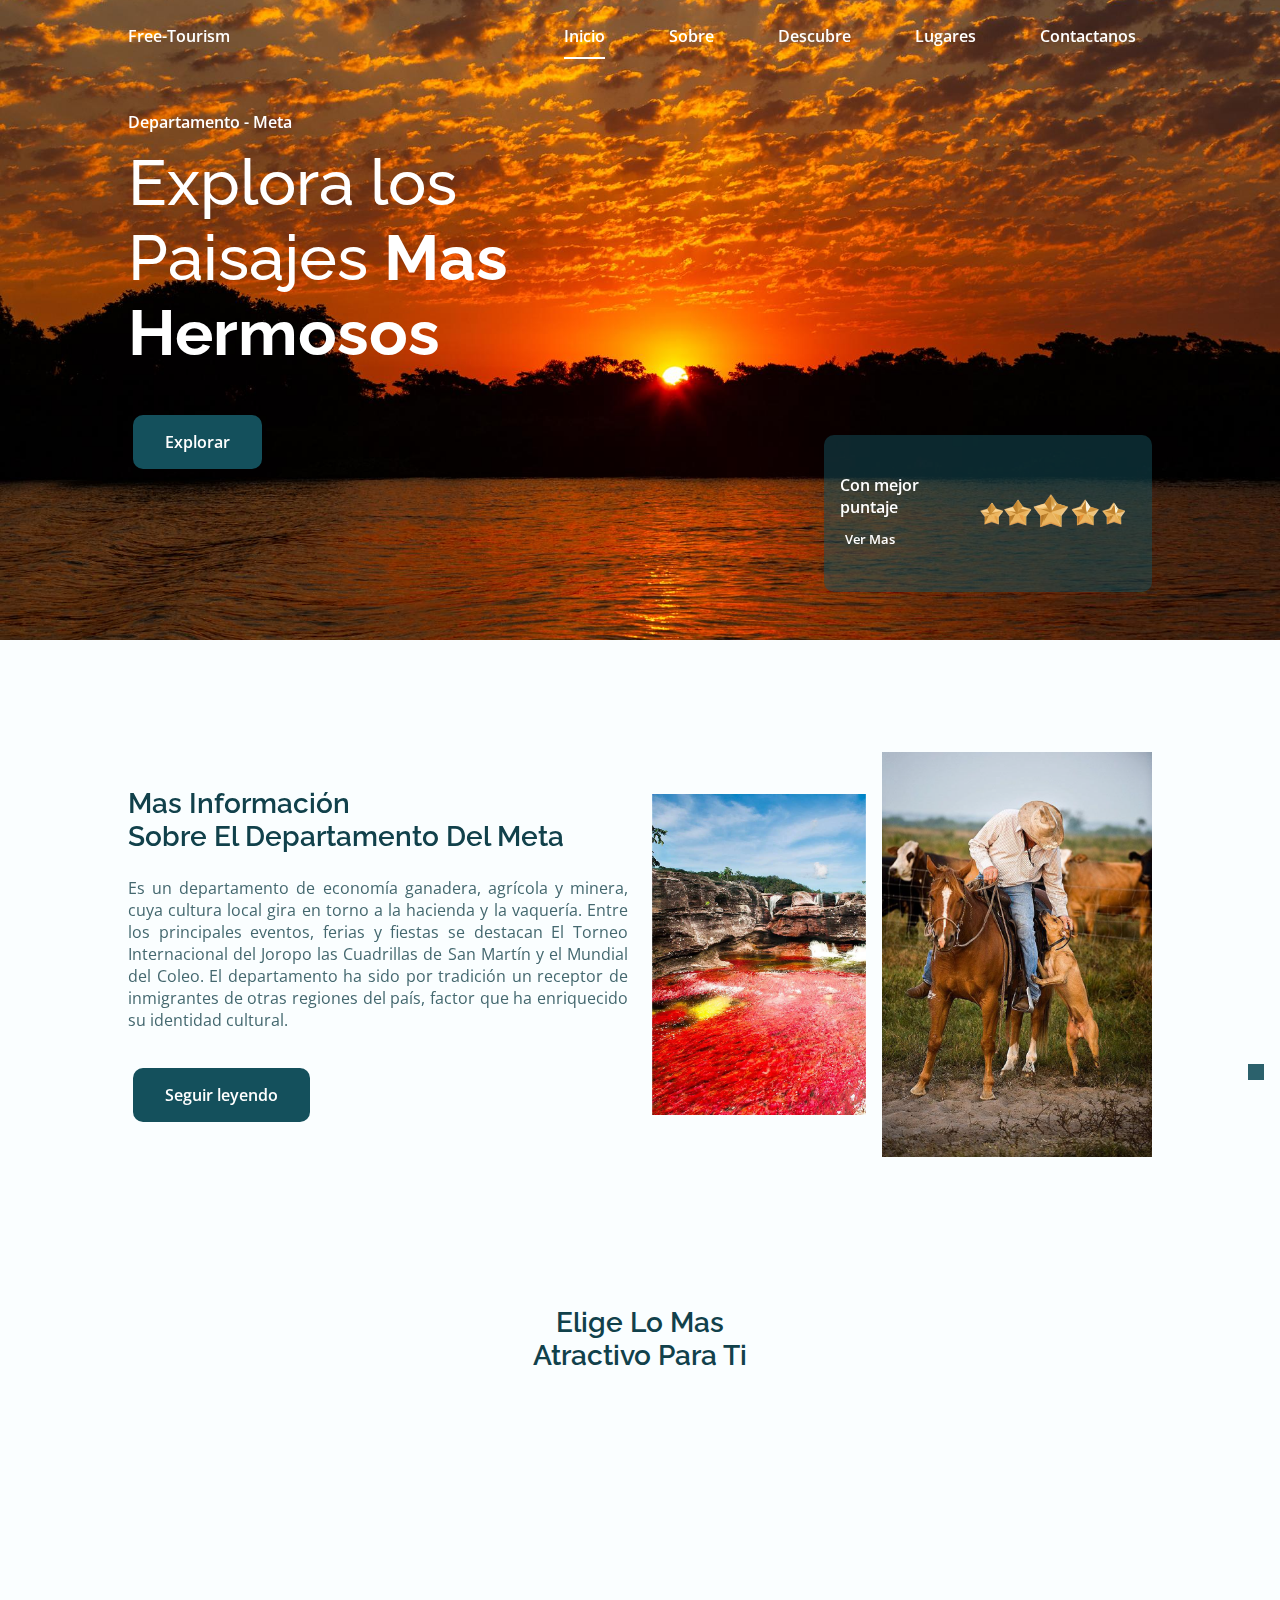
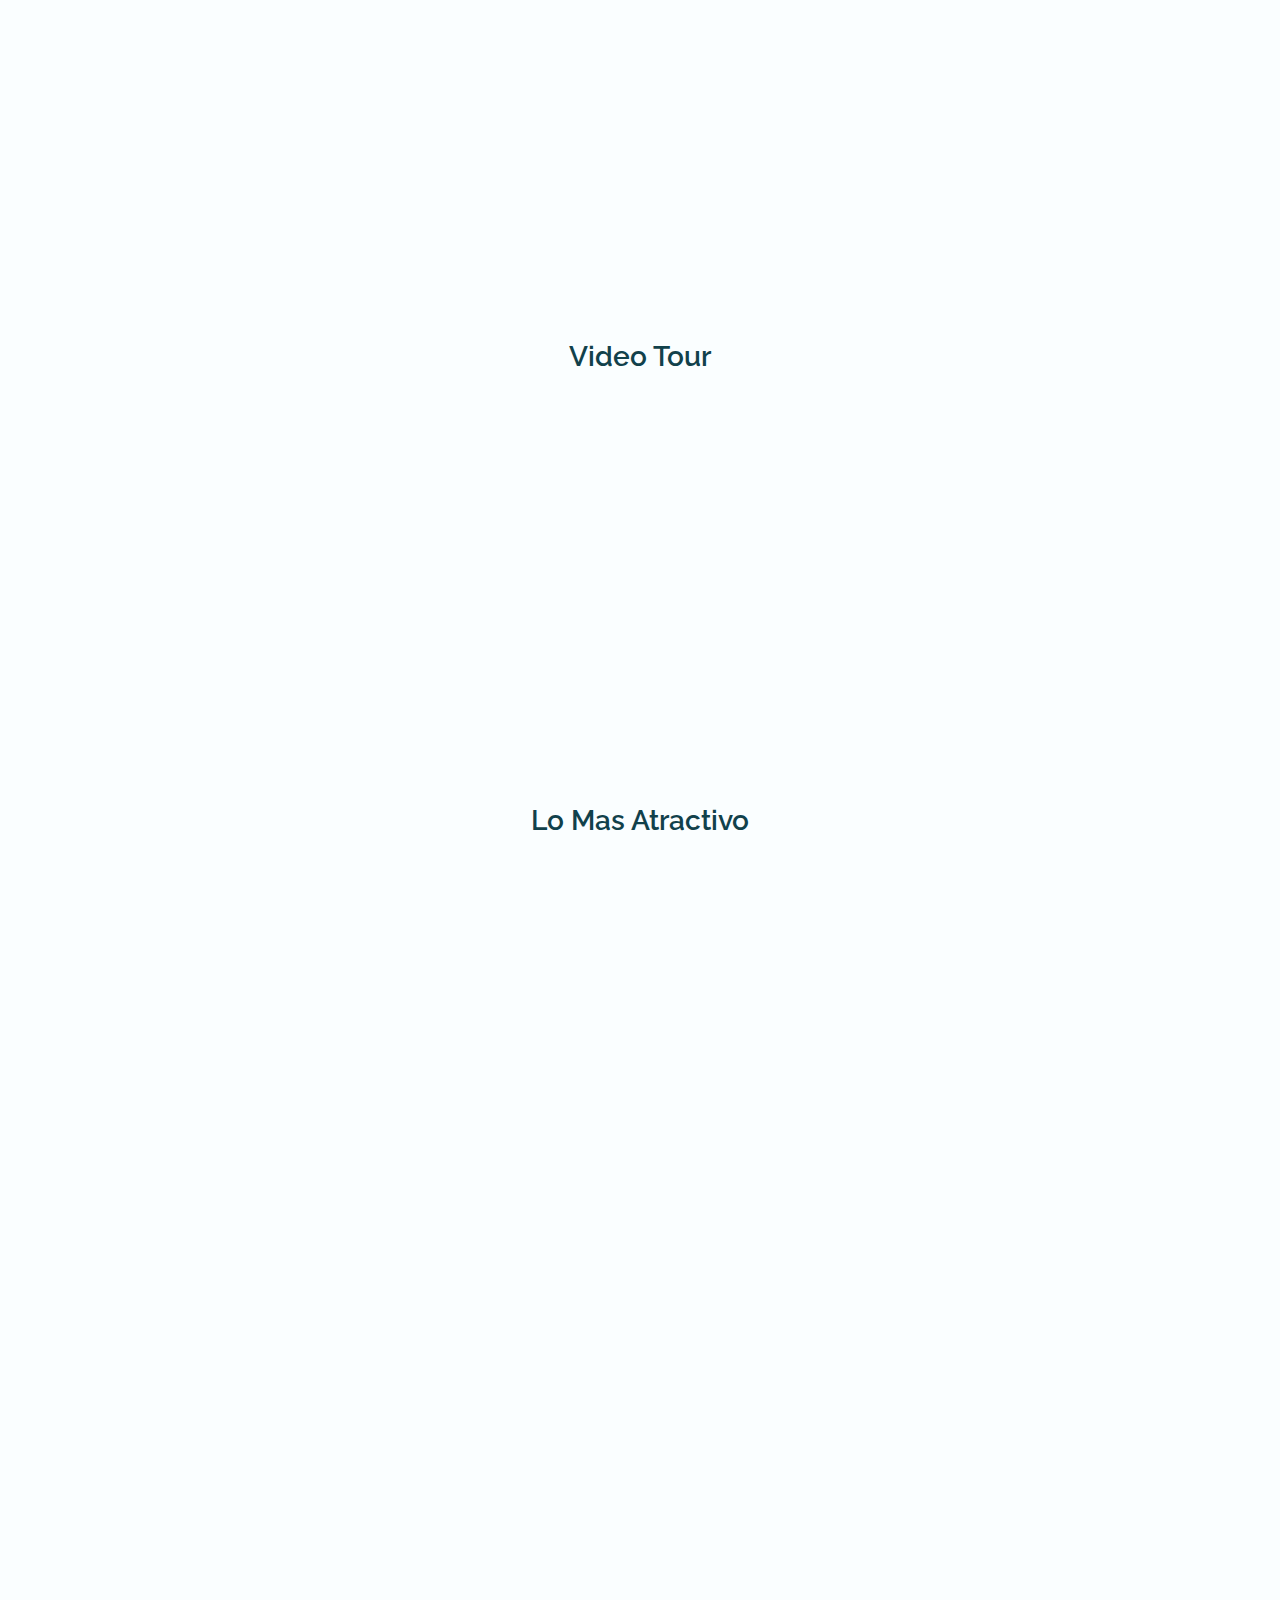
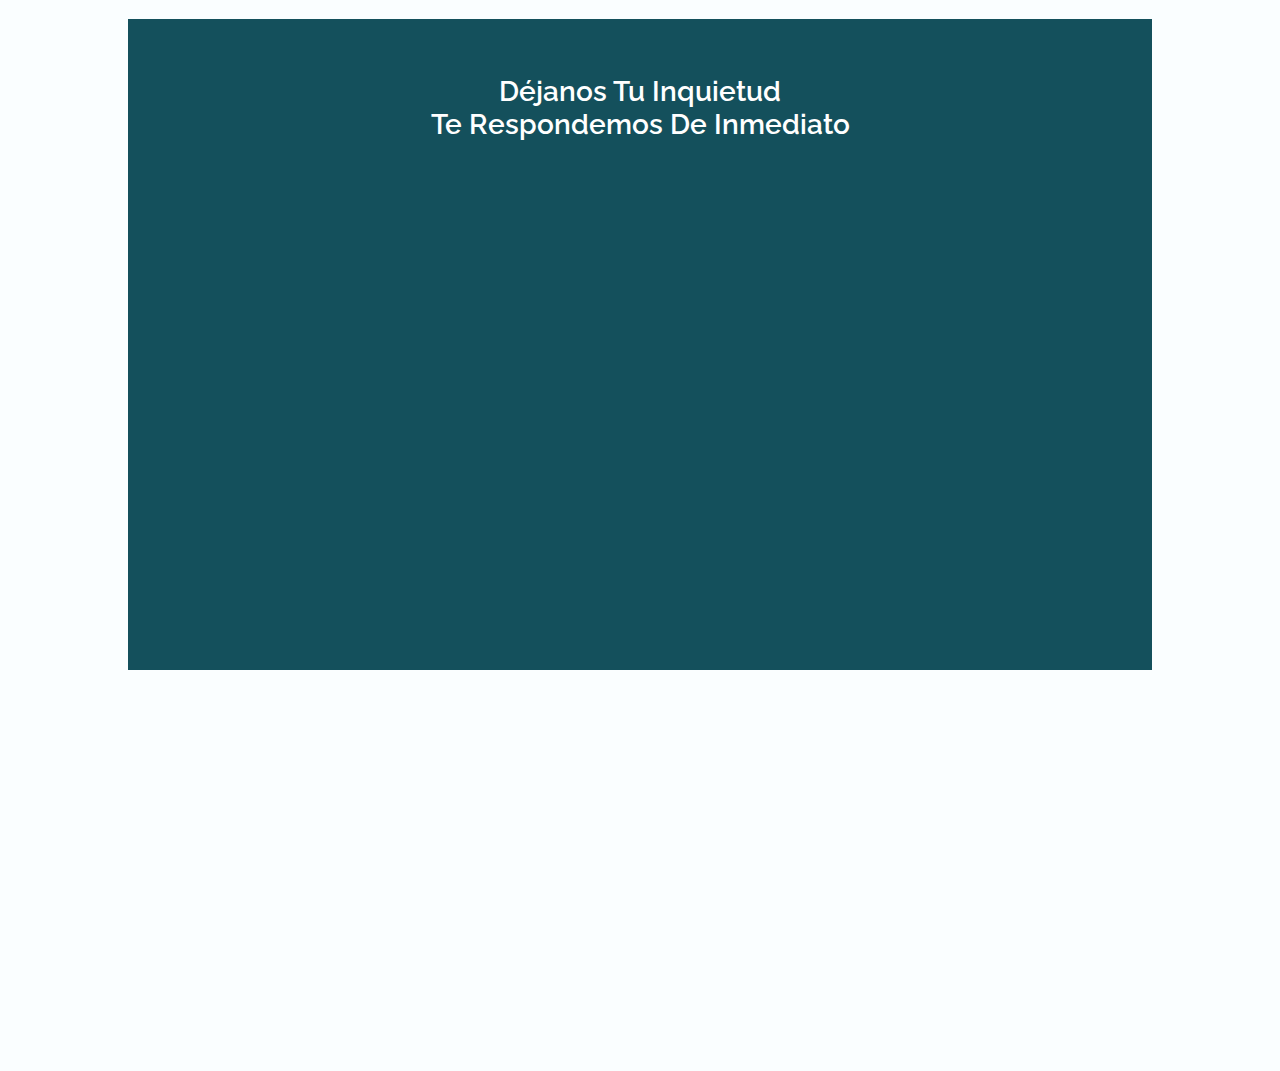
==== commit 7ab500d7: "." ====
--- a/index.html
+++ b/index.html
@@ -395,8 +395,7 @@
                             <li class="footer__item">
                                 <a href="" class="footer__link">Plan y Pricing</a>
                             </li>
-                            <h1>toto</h1>
-                            
+
                         </ul>
                         <div class="footer-social-developers">
                             <a href="https://github.com/BrayanGarzon" target="_blank" class="footer__social">
